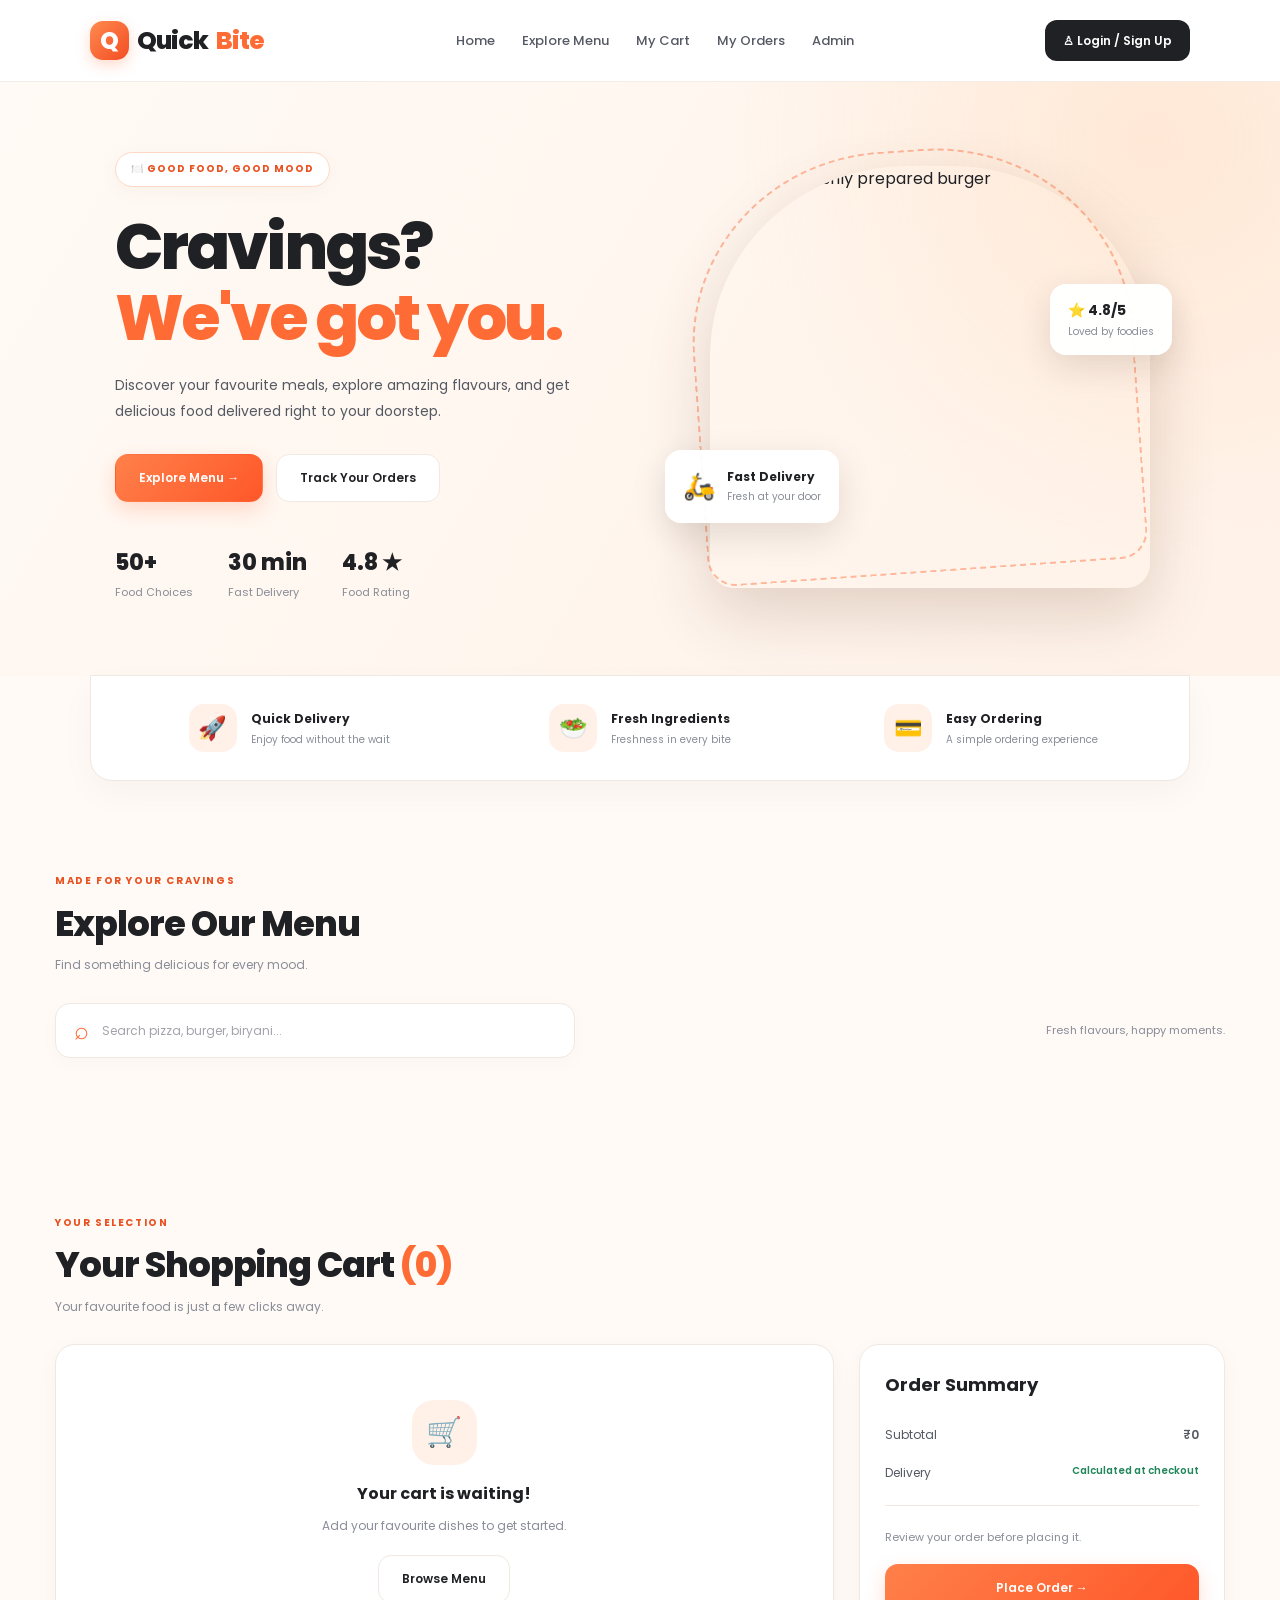
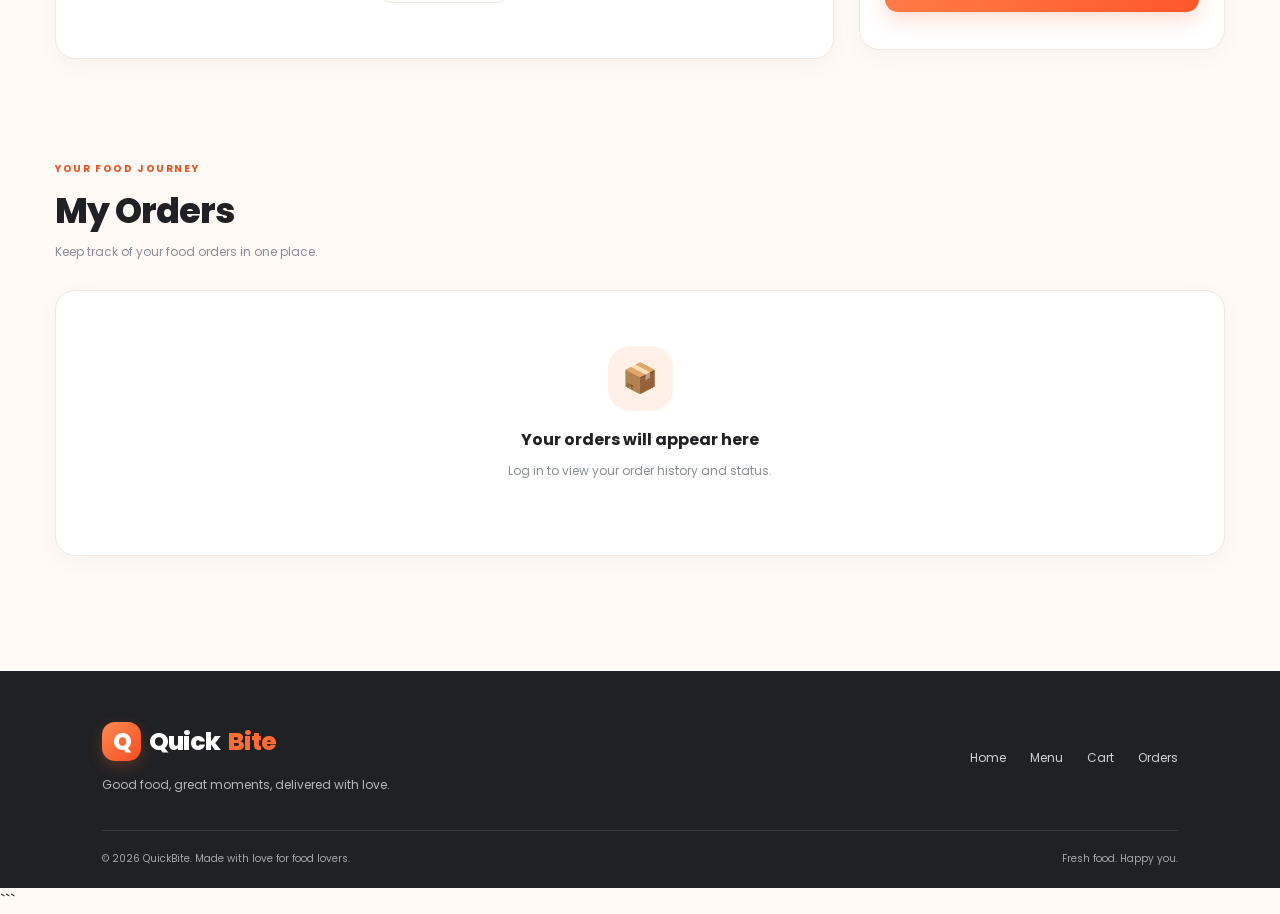
==== index.html @ 03bd5c71 "https://github.com/shayefkabir2005/QuickBite_" ====
<!DOCTYPE html>
<html lang="en">
<head>
  <meta charset="UTF-8">
  <meta name="viewport" content="width=device-width, initial-scale=1.0">

  <title>QuickBite | Delicious Food Delivered</title>
  <meta name="description" content="Order delicious food online with QuickBite.">

  <link rel="preconnect" href="https://fonts.googleapis.com">
  <link rel="preconnect" href="https://fonts.gstatic.com" crossorigin>
  <link href="https://fonts.googleapis.com/css2?family=Poppins:wght@400;500;600;700;800&display=swap" rel="stylesheet">

  <link rel="stylesheet" href="style.css">
</head>

<body>
<script type="module" src="app.js"></script>
  <!-- NAVBAR -->
  <header class="navbar">
    <a href="#" class="logo">
      <span class="logo-icon">Q</span>
      Quick<span>Bite</span>
    </a>

    <nav class="nav-links">
      <a href="#home">Home</a>
      <a href="#menu">Explore Menu</a>
      <a href="#cart">My Cart</a>
      <a href="#orders">My Orders</a>
      <a href="admin/Admin.html">Admin</a>
    </nav>

    <button id="accountBtn" class="account-btn">
      <span>♙</span> Login / Sign Up
    </button>
  </header>

  <!-- HERO SECTION -->
  <section class="hero" id="home">
    <div class="hero-content">
      <span class="hero-badge">🍽️ GOOD FOOD, GOOD MOOD</span>

      <h1>
        Cravings?<br>
        <span>We've got you.</span>
      </h1>

      <p>
        Discover your favourite meals, explore amazing flavours,
        and get delicious food delivered right to your doorstep.
      </p>

      <div class="hero-buttons">
        <a href="#menu" class="primary-btn">Explore Menu →</a>
        <a href="#orders" class="secondary-btn">Track Your Orders</a>
      </div>

      <div class="hero-stats">
        <div>
          <strong>50+</strong>
          <span>Food Choices</span>
        </div>
        <div>
          <strong>30 min</strong>
          <span>Fast Delivery</span>
        </div>
        <div>
          <strong>4.8 ★</strong>
          <span>Food Rating</span>
        </div>
      </div>
    </div>

    <div class="hero-visual">
      <div class="hero-image-wrap">
        <img
          src="https://images.unsplash.com/photo-1568901346375-23c9450c58cd?auto=format&fit=crop&w=1000&q=85"
          alt="Delicious freshly prepared burger"
        >
        <div class="floating-card delivery-card">
          <span class="floating-icon">🛵</span>
          <div>
            <strong>Fast Delivery</strong>
            <small>Fresh at your door</small>
          </div>
        </div>

        <div class="floating-card rating-card">
          <strong>⭐ 4.8/5</strong>
          <small>Loved by foodies</small>
        </div>
      </div>
    </div>
  </section>

  <!-- BENEFITS -->
  <section class="benefits">
    <div class="benefit-item">
      <span>🚀</span>
      <div>
        <strong>Quick Delivery</strong>
        <p>Enjoy food without the wait</p>
      </div>
    </div>

    <div class="benefit-item">
      <span>🥗</span>
      <div>
        <strong>Fresh Ingredients</strong>
        <p>Freshness in every bite</p>
      </div>
    </div>

    <div class="benefit-item">
      <span>💳</span>
      <div>
        <strong>Easy Ordering</strong>
        <p>A simple ordering experience</p>
      </div>
    </div>
  </section>

  <main class="main-container">

    <!-- MENU SECTION -->
    <section id="menu" class="menu-section">
      <div class="section-heading">
        <div>
          <span class="section-label">MADE FOR YOUR CRAVINGS</span>
          <h2>Explore Our Menu</h2>
          <p>Find something delicious for every mood.</p>
        </div>
      </div>

      <div class="menu-toolbar">
        <div class="search-box">
          <span>⌕</span>
          <input
            id="searchInput"
            type="search"
            placeholder="Search pizza, burger, biryani..."
            aria-label="Search food"
          >
        </div>

        <span class="menu-note">Fresh flavours, happy moments.</span>
      </div>

      <!-- Categories are generated by app.js -->
      <div id="categories" class="categories"></div>

      <!-- Food cards are generated by app.js -->
      <div id="foodList" class="food-grid"></div>
    </section>

    <!-- CART SECTION -->
    <section id="cart" class="content-section">
      <div class="section-heading">
        <div>
          <span class="section-label">YOUR SELECTION</span>
          <h2>Your Shopping Cart <span id="cartCount">(0)</span></h2>
          <p>Your favourite food is just a few clicks away.</p>
        </div>
      </div>

      <div class="cart-layout">
        <div class="cart-panel">
          <div id="cartItems">
            <div class="empty-state">
              <span>🛒</span>
              <h3>Your cart is waiting!</h3>
              <p>Add your favourite dishes to get started.</p>
              <a href="#menu" class="secondary-btn">Browse Menu</a>
            </div>
          </div>
        </div>

        <aside class="cart-summary">
          <h3>Order Summary</h3>

          <div class="summary-row">
            <span>Subtotal</span>
            <span>₹<span id="cartTotal">0</span></span>
          </div>

          <div class="summary-row">
            <span>Delivery</span>
            <span class="free-label">Calculated at checkout</span>
          </div>

          <div class="summary-divider"></div>

          <p class="summary-note">
            Review your order before placing it.
          </p>

          <button id="checkoutBtn" class="primary-btn checkout-btn">
            Place Order →
          </button>

          <p id="checkoutMessage" aria-live="polite"></p>
        </aside>
      </div>
    </section>

    <!-- ORDER HISTORY -->
    <section id="orders" class="content-section">
      <div class="section-heading">
        <div>
          <span class="section-label">YOUR FOOD JOURNEY</span>
          <h2>My Orders</h2>
          <p>Keep track of your food orders in one place.</p>
        </div>
      </div>

      <div class="orders-panel">
        <div id="orderList">
          <div class="empty-state">
            <span>📦</span>
            <h3>Your orders will appear here</h3>
            <p>Log in to view your order history and status.</p>
          </div>
        </div>
      </div>
    </section>

  </main>

  <!-- FOOTER -->
  <footer class="footer">
    <div class="footer-main">
      <div>
        <a href="#" class="logo footer-logo">
          <span class="logo-icon">Q</span>
          Quick<span>Bite</span>
        </a>
        <p>Good food, great moments, delivered with love.</p>
      </div>

      <div class="footer-links">
        <a href="#home">Home</a>
        <a href="#menu">Menu</a>
        <a href="#cart">Cart</a>
        <a href="#orders">Orders</a>
      </div>
    </div>

    <div class="footer-bottom">
      <p>© 2026 QuickBite. Made with love for food lovers.</p>
      <p>Fresh food. Happy you.</p>
    </div>
  </footer>

  <!-- LOGIN / SIGNUP DIALOG -->
  <dialog id="authDialog" class="auth-dialog">
    <div class="auth-header">
      <a href="#" class="logo">
        <span class="logo-icon">Q</span>
        Quick<span>Bite</span>
      </a>

      <button
        id="closeDialog"
        class="close-btn"
        type="button"
        aria-label="Close login dialog"
      >✕</button>
    </div>

    <div class="auth-content">
      <div class="auth-icon">🍔</div>

      <h2 id="authTitle">Welcome Back!</h2>
      <p class="auth-subtitle">
        Sign in to enjoy your favourite meals.
      </p>

      <form id="authForm">
        <label for="customerName">Full Name</label>
        <input
          id="customerName"
          type="text"
          placeholder="Enter your full name"
          autocomplete="name"
        >

        <label for="customerEmail">Email Address</label>
        <input
          id="customerEmail"
          type="email"
          required
          placeholder="you@example.com"
          autocomplete="email"
        >

        <label for="customerPassword">Password</label>
        <input
          id="customerPassword"
          type="password"
          required
          minlength="6"
          placeholder="At least 6 characters"
          autocomplete="current-password"
        >

        <button
          id="authSubmit"
          class="primary-btn auth-submit"
          type="submit"
        >Login</button>
      </form>

      <p id="authMessage" aria-live="polite"></p>

      <button id="toggleAuth" class="text-btn" type="button">
        New here? Create an account
      </button>

      <button id="logoutBtn" class="outline-btn hidden" type="button">
        Logout
      </button>
    </div>
  </dialog>

  <!-- KEEP YOUR EXISTING JAVASCRIPT FILE -->
  <script type="module" src="app.js"></script>

</body>
</html>
```
---- style.css ----
/* =========================================
   QUICKBITE — PREMIUM FOOD ORDERING UI
   Compatible with your existing HTML
========================================= */

:root {
  --primary: #ff6b35;
  --primary-dark: #e95120;
  --primary-light: #fff0e8;
  --dark: #202124;
  --text: #555963;
  --muted: #898d98;
  --background: #fffaf6;
  --surface: #ffffff;
  --border: #f0e8e1;
  --success: #21865b;
  --radius: 20px;
  --shadow: 0 12px 35px rgba(57, 35, 20, 0.07);
  --transition: 0.25s ease;
}

* {
  margin: 0;
  padding: 0;
  box-sizing: border-box;
}

html {
  scroll-behavior: smooth;
  scroll-padding-top: 100px;
}

body {
  font-family: "Poppins", sans-serif;
  background: var(--background);
  color: var(--dark);
  line-height: 1.65;
  overflow-x: hidden;
}

button,
input {
  font: inherit;
}

button,
a {
  -webkit-tap-highlight-color: transparent;
}

button {
  cursor: pointer;
}

a {
  color: inherit;
  text-decoration: none;
}

img {
  display: block;
  max-width: 100%;
}

.hidden {
  display: none !important;
}

/* NAVBAR */

.navbar {
  width: 100%;
  min-height: 82px;
  padding: 16px 7%;
  display: flex;
  align-items: center;
  justify-content: space-between;
  gap: 25px;
  background: rgba(255, 255, 255, 0.94);
  border-bottom: 1px solid rgba(240, 232, 225, 0.8);
  position: sticky;
  top: 0;
  z-index: 100;
  backdrop-filter: blur(18px);
}

.logo {
  display: inline-flex;
  align-items: center;
  gap: 8px;
  flex-shrink: 0;
  font-size: 25px;
  font-weight: 800;
  letter-spacing: -1px;
}

.logo > span:last-child {
  color: var(--primary);
}

.logo-icon {
  width: 39px;
  height: 39px;
  display: grid;
  place-items: center;
  color: white;
  background: linear-gradient(135deg, #ff8a50, #f34d23);
  border-radius: 13px;
  font-size: 24px;
  box-shadow: 0 5px 14px rgba(255, 107, 53, 0.25);
}

.nav-links {
  display: flex;
  align-items: center;
  justify-content: center;
  gap: 27px;
}

.nav-links a {
  font-size: 13px;
  font-weight: 500;
  color: #555963;
  position: relative;
  transition: color var(--transition);
}

.nav-links a::after {
  content: "";
  position: absolute;
  left: 0;
  bottom: -7px;
  width: 0;
  height: 2px;
  border-radius: 5px;
  background: var(--primary);
  transition: width var(--transition);
}

.nav-links a:hover {
  color: var(--primary);
}

.nav-links a:hover::after {
  width: 100%;
}

.account-btn {
  padding: 11px 18px;
  color: white;
  background: var(--dark);
  border: none;
  border-radius: 12px;
  font-size: 12px;
  font-weight: 600;
  white-space: nowrap;
  transition: var(--transition);
}

.account-btn:hover {
  background: var(--primary);
  transform: translateY(-2px);
  box-shadow: 0 7px 18px rgba(255, 107, 53, 0.2);
}

/* HERO SECTION */

.hero {
  min-height: 550px;
  padding: 70px 9% 75px;
  display: grid;
  grid-template-columns: 1.05fr 0.95fr;
  align-items: center;
  gap: 60px;
  background:
    radial-gradient(
      circle at 90% 10%,
      rgba(255, 190, 137, 0.22),
      transparent 33%
    ),
    linear-gradient(120deg, #fffaf5, #fff2e8);
  overflow: hidden;
}

.hero-content {
  max-width: 600px;
  animation: fadeUp 0.7s ease both;
}

.hero-badge {
  display: inline-flex;
  align-items: center;
  padding: 8px 15px;
  border: 1px solid #ffd7c2;
  border-radius: 50px;
  color: var(--primary-dark);
  background: white;
  font-size: 10px;
  font-weight: 700;
  letter-spacing: 1px;
  box-shadow: 0 5px 20px rgba(100, 60, 30, 0.04);
}

.hero h1 {
  margin: 24px 0 18px;
  font-size: clamp(42px, 5vw, 68px);
  font-weight: 800;
  letter-spacing: -3px;
  line-height: 1.12;
}

.hero h1 span {
  color: var(--primary);
}

.hero-content > p {
  max-width: 480px;
  margin-bottom: 29px;
  color: var(--text);
  font-size: 14px;
  line-height: 1.9;
}

.hero-buttons {
  display: flex;
  flex-wrap: wrap;
  align-items: center;
  gap: 13px;
}

.primary-btn,
.secondary-btn,
.outline-btn {
  min-height: 48px;
  padding: 13px 23px;
  display: inline-flex;
  align-items: center;
  justify-content: center;
  gap: 8px;
  border-radius: 13px;
  font-size: 12px;
  font-weight: 600;
  text-align: center;
  transition: var(--transition);
}

.primary-btn {
  color: white;
  background: linear-gradient(135deg, #ff804a, #ff5729);
  border: 1px solid transparent;
  box-shadow: 0 8px 20px rgba(255, 107, 53, 0.22);
}

.primary-btn:hover {
  background: var(--primary-dark);
  transform: translateY(-3px);
  box-shadow: 0 12px 25px rgba(255, 107, 53, 0.28);
}

.secondary-btn,
.outline-btn {
  color: var(--dark);
  background: white;
  border: 1px solid var(--border);
}

.secondary-btn:hover,
.outline-btn:hover {
  color: var(--primary-dark);
  border-color: var(--primary);
  transform: translateY(-2px);
}

.hero-stats {
  display: flex;
  flex-wrap: wrap;
  gap: 35px;
  margin-top: 43px;
}

.hero-stats > div {
  display: flex;
  flex-direction: column;
  gap: 2px;
}

.hero-stats strong {
  font-size: 22px;
  font-weight: 800;
}

.hero-stats span {
  color: var(--muted);
  font-size: 11px;
}

.hero-visual {
  min-width: 0;
  display: flex;
  justify-content: center;
  animation: fadeUp 0.9s ease both;
}

.hero-image-wrap {
  position: relative;
  width: min(100%, 440px);
  aspect-ratio: 1 / 0.96;
  border-radius: 45% 45% 24px 24px;
}

.hero-image-wrap::before {
  content: "";
  position: absolute;
  inset: -16px 15px 15px -16px;
  border: 2px dashed rgba(255, 107, 53, 0.45);
  border-radius: 45% 45% 28px 28px;
  transform: rotate(-4deg);
}

.hero-image-wrap > img {
  position: relative;
  z-index: 1;
  width: 100%;
  height: 100%;
  object-fit: cover;
  border-radius: 45% 45% 24px 24px;
  box-shadow: 0 25px 65px rgba(95, 50, 20, 0.19);
}

.floating-card {
  position: absolute;
  z-index: 2;
  display: flex;
  align-items: center;
  gap: 12px;
  padding: 14px 17px;
  background: rgba(255, 255, 255, 0.96);
  border: 1px solid rgba(255, 255, 255, 0.8);
  border-radius: 16px;
  box-shadow: 0 12px 35px rgba(50, 30, 15, 0.13);
  animation: float 4s ease-in-out infinite;
}

.floating-card strong,
.floating-card small {
  display: block;
}

.floating-card strong {
  font-size: 12px;
}

.floating-card small {
  margin-top: 2px;
  color: var(--muted);
  font-size: 10px;
}

.floating-icon {
  font-size: 26px;
}

.delivery-card {
  left: -45px;
  bottom: 65px;
}

.rating-card {
  right: -22px;
  top: 28%;
  display: block;
  animation-delay: 0.5s;
}

.rating-card strong {
  font-size: 14px;
}

/* BENEFITS */

.benefits {
  max-width: 1100px;
  margin: -1px auto 0;
  padding: 28px 35px;
  display: grid;
  grid-template-columns: repeat(3, 1fr);
  gap: 25px;
  background: white;
  border: 1px solid var(--border);
  border-radius: 0 0 22px 22px;
  box-shadow: 0 12px 35px rgba(57, 35, 20, 0.035);
}

.benefit-item {
  display: flex;
  align-items: center;
  justify-content: center;
  gap: 14px;
}

.benefit-item > span {
  width: 48px;
  height: 48px;
  display: grid;
  place-items: center;
  flex-shrink: 0;
  background: var(--primary-light);
  border-radius: 15px;
  font-size: 23px;
}

.benefit-item strong {
  display: block;
  font-size: 12px;
  font-weight: 700;
}

.benefit-item p {
  margin-top: 3px;
  color: var(--muted);
  font-size: 10px;
}

/* MAIN CONTAINER */

.main-container {
  max-width: 1240px;
  margin: 0 auto;
  padding: 85px 35px;
}

.menu-section,
.content-section {
  scroll-margin-top: 100px;
}

.section-heading {
  display: flex;
  align-items: center;
  justify-content: space-between;
  gap: 20px;
  margin-bottom: 28px;
}

.section-label {
  color: var(--primary-dark);
  font-size: 10px;
  font-weight: 700;
  letter-spacing: 1.6px;
}

.section-heading h2 {
  margin-top: 7px;
  font-size: clamp(25px, 3vw, 35px);
  font-weight: 800;
  letter-spacing: -1px;
  line-height: 1.35;
}

.section-heading h2 span {
  color: var(--primary);
}

.section-heading p {
  margin-top: 8px;
  color: var(--muted);
  font-size: 12px;
}

/* SEARCH BAR */

.menu-toolbar {
  margin: 28px 0 23px;
  display: flex;
  align-items: center;
  justify-content: space-between;
  gap: 18px;
}

.search-box {
  width: min(100%, 520px);
  min-height: 55px;
  padding: 0 18px;
  display: flex;
  align-items: center;
  gap: 13px;
  background: white;
  border: 1px solid var(--border);
  border-radius: 15px;
  box-shadow: 0 5px 20px rgba(57, 35, 20, 0.025);
  transition: var(--transition);
}

.search-box:focus-within {
  border-color: var(--primary);
  box-shadow: 0 0 0 4px rgba(255, 107, 53, 0.09);
}

.search-box > span {
  color: var(--primary);
  font-size: 25px;
  line-height: 1;
}

.search-box input {
  width: 100%;
  min-width: 0;
  padding: 10px 0;
  color: var(--dark);
  background: transparent;
  border: none;
  outline: none;
  font-size: 12px;
}

.search-box input::placeholder {
  color: #a3a4ab;
}

.menu-note {
  color: var(--muted);
  font-size: 11px;
}

/* CATEGORIES */

.categories {
  margin: 25px 0 30px;
  display: flex;
  flex-wrap: wrap;
  gap: 11px;
}

/* Supports common category class names.
   Your JavaScript can keep its own active class. */

.categories button,
.categories a,
.category-btn,
.category-button {
  padding: 10px 19px;
  color: #66616a;
  background: white;
  border: 1px solid var(--border);
  border-radius: 50px;
  font-size: 11px;
  font-weight: 600;
  white-space: nowrap;
  transition: var(--transition);
}

.categories button:hover,
.categories a:hover,
.category-btn:hover,
.category-button:hover,
.categories button.active,
.category-btn.active,
.category-button.active,
.categories button.selected {
  color: white;
  background: var(--primary);
  border-color: var(--primary);
  box-shadow: 0 5px 15px rgba(255, 107, 53, 0.16);
}

/* FOOD GRID */

.food-grid {
  display: grid;
  grid-template-columns: repeat(3, minmax(0, 1fr));
  gap: 25px;
  align-items: stretch;
}

/* Common generated food-card class names */

.food-card,
.food-item,
.menu-card {
  min-width: 0;
  overflow: hidden;
  background: white;
  border: 1px solid var(--border);
  border-radius: var(--radius);
  box-shadow: 0 6px 25px rgba(50, 30, 15, 0.035);
  transition: transform var(--transition),
              box-shadow var(--transition),
              border-color var(--transition);
}

.food-card:hover,
.food-item:hover,
.menu-card:hover {
  transform: translateY(-7px);
  border-color: #ffcfb9;
  box-shadow: var(--shadow);
}

.food-card img,
.food-item img,
.menu-card img {
  width: 100%;
  height: 220px;
  object-fit: cover;
  transition: transform 0.45s ease;
}

.food-image-placeholder {
  width: 100%;
  height: 220px;
  display: grid;
  place-items: center;
  background: #fff0e8;
  font-size: 64px;
}

.food-card:hover img,
.food-item:hover img,
.menu-card:hover img {
  transform: scale(1.045);
}

.food-card .food-info,
.food-item .food-info,
.menu-card .food-info {
  padding: 19px;
}

.food-card h3,
.food-item h3,
.menu-card h3 {
  margin-bottom: 7px;
  font-size: 16px;
  font-weight: 700;
}

.food-card p,
.food-item p,
.menu-card p {
  color: var(--muted);
  font-size: 11px;
  line-height: 1.8;
}

.food-card button,
.food-item button,
.menu-card button {
  transition: var(--transition);
}

/* Support food cards built with different HTML structures */

.food-card .food-price,
.food-item .food-price,
.menu-card .food-price {
  color: var(--primary-dark);
  font-size: 18px;
  font-weight: 800;
}

.food-card .add-btn,
.food-item .add-btn,
.menu-card .add-btn,
.food-card button,
.food-item button,
.menu-card button {
  border-radius: 10px;
}

.food-card .add-btn,
.food-item .add-btn,
.menu-card .add-btn {
  padding: 10px 15px;
  color: white;
  background: var(--primary);
  border: none;
  font-size: 11px;
  font-weight: 600;
}

.food-card .add-btn:hover,
.food-item .add-btn:hover,
.menu-card .add-btn:hover {
  background: var(--primary-dark);
  transform: translateY(-2px);
}

/* CART AND ORDERS */

.content-section {
  margin-top: 95px;
}

.cart-layout {
  display: grid;
  grid-template-columns: minmax(0, 1.7fr) minmax(270px, 0.8fr);
  align-items: start;
  gap: 25px;
}

.cart-panel,
.cart-summary,
.orders-panel {
  padding: 25px;
  background: white;
  border: 1px solid var(--border);
  border-radius: var(--radius);
  box-shadow: 0 6px 25px rgba(50, 30, 15, 0.035);
}

.cart-summary {
  position: sticky;
  top: 105px;
}

.cart-summary h3 {
  margin-bottom: 25px;
  font-size: 18px;
  font-weight: 700;
}

.summary-row {
  margin: 18px 0;
  display: flex;
  align-items: flex-start;
  justify-content: space-between;
  gap: 12px;
  color: var(--text);
  font-size: 12px;
}

.summary-row > span:last-child {
  text-align: right;
  font-weight: 600;
}

.free-label {
  color: var(--success);
  font-size: 10px;
}

.summary-divider {
  height: 1px;
  margin: 22px 0;
  background: var(--border);
}

.summary-note {
  margin-bottom: 18px;
  color: var(--muted);
  font-size: 11px;
}

.checkout-btn {
  width: 100%;
  border: none;
}

#checkoutMessage,
#authMessage {
  margin-top: 12px;
  font-size: 12px;
}

/* EMPTY STATES */

.empty-state {
  min-height: 210px;
  padding: 30px 15px;
  display: flex;
  flex-direction: column;
  align-items: center;
  justify-content: center;
  text-align: center;
}

.empty-state > span {
  width: 65px;
  height: 65px;
  margin-bottom: 16px;
  display: grid;
  place-items: center;
  background: var(--primary-light);
  border-radius: 22px;
  font-size: 29px;
}

.empty-state h3 {
  font-size: 16px;
  font-weight: 700;
}

.empty-state p {
  margin: 8px 0 19px;
  color: var(--muted);
  font-size: 12px;
}

/* COMMON CART ITEM SUPPORT */

#cartItems > * + *,
#orderList > * + * {
  margin-top: 15px;
}

.cart-item,
.order-item,
.cart-row {
  padding: 16px;
  display: flex;
  align-items: center;
  gap: 15px;
  background: #fffdfb;
  border: 1px solid var(--border);
  border-radius: 14px;
}

.cart-item img,
.cart-row img,
.order-item img {
  width: 75px;
  height: 75px;
  flex-shrink: 0;
  object-fit: cover;
  border-radius: 12px;
}

/* FOOTER */

.footer {
  margin-top: 30px;
  padding: 50px 8% 20px;
  color: white;
  background: #202124;
}

.footer-main {
  display: flex;
  justify-content: space-between;
  align-items: center;
  gap: 35px;
  padding-bottom: 35px;
}

.footer-logo {
  color: white;
}

.footer-main > div:first-child > p {
  margin-top: 13px;
  color: #b6b6bc;
  font-size: 12px;
}

.footer-links {
  display: flex;
  flex-wrap: wrap;
  gap: 24px;
}

.footer-links a {
  color: #d2d2d6;
  font-size: 12px;
  transition: color var(--transition);
}

.footer-links a:hover {
  color: #ff956e;
}

.footer-bottom {
  padding-top: 20px;
  display: flex;
  align-items: center;
  justify-content: space-between;
  gap: 15px;
  border-top: 1px solid #38383d;
}

.footer-bottom p {
  color: #a7a7ae;
  font-size: 10px;
}

/* LOGIN / SIGNUP DIALOG */

.auth-dialog {
  width: min(92%, 450px);
  max-width: 450px;
  max-height: 90vh;
  margin: auto;
  padding: 0;
  overflow-y: auto;
  color: var(--dark);
  background: white;
  border: 1px solid rgba(240, 232, 225, 0.9);
  border-radius: 25px;
  box-shadow: 0 30px 100px rgba(0, 0, 0, 0.25);
}

.auth-dialog::backdrop {
  background: rgba(24, 22, 22, 0.58);
  backdrop-filter: blur(5px);
}

.auth-header {
  padding: 22px 25px;
  display: flex;
  align-items: center;
  justify-content: space-between;
  border-bottom: 1px solid var(--border);
}

.auth-header .logo {
  font-size: 21px;
}

.auth-header .logo-icon {
  width: 34px;
  height: 34px;
  font-size: 20px;
}

.close-btn {
  width: 35px;
  height: 35px;
  display: grid;
  place-items: center;
  color: #6a6a72;
  background: #f7f5f3;
  border: none;
  border-radius: 50%;
  transition: var(--transition);
}

.close-btn:hover {
  color: white;
  background: var(--primary);
  transform: rotate(90deg);
}

.auth-content {
  padding: 30px;
}

.auth-icon {
  width: 65px;
  height: 65px;
  margin: 0 auto 17px;
  display: grid;
  place-items: center;
  background: var(--primary-light);
  border-radius: 21px;
  font-size: 31px;
}

.auth-content > h2 {
  font-size: 25px;
  font-weight: 800;
  text-align: center;
}

.auth-subtitle {
  margin: 7px 0 25px;
  color: var(--muted);
  font-size: 11px;
  text-align: center;
}

.auth-content form {
  display: flex;
  flex-direction: column;
}

.auth-content label {
  margin: 13px 0 7px;
  font-size: 11px;
  font-weight: 600;
}

.auth-content input {
  width: 100%;
  min-height: 47px;
  padding: 12px 14px;
  color: var(--dark);
  background: #fffdfb;
  border: 1px solid var(--border);
  border-radius: 11px;
  outline: none;
  font-size: 12px;
  transition: var(--transition);
}

.auth-content input:focus {
  background: white;
  border-color: var(--primary);
  box-shadow: 0 0 0 3px rgba(255, 107, 53, 0.09);
}

.auth-submit {
  width: 100%;
  margin-top: 24px;
  border: none;
}

.text-btn {
  width: 100%;
  margin-top: 17px;
  padding: 8px;
  color: var(--primary-dark);
  background: transparent;
  border: none;
  font-size: 11px;
  font-weight: 600;
}

.text-btn:hover {
  text-decoration: underline;
}

.auth-content .outline-btn {
  width: 100%;
  margin-top: 12px;
}

/* ANIMATIONS */

@keyframes fadeUp {
  from {
    opacity: 0;
    transform: translateY(18px);
  }

  to {
    opacity: 1;
    transform: translateY(0);
  }
}

@keyframes float {
  0%, 100% {
    transform: translateY(0);
  }

  50% {
    transform: translateY(-8px);
  }
}

/* TABLET */

@media (max-width: 1050px) {
  .navbar {
    padding: 15px 4%;
    gap: 15px;
  }

  .nav-links {
    gap: 15px;
  }

  .nav-links a {
    font-size: 11px;
  }

  .logo {
    font-size: 22px;
  }

  .hero {
    padding: 60px 6%;
    gap: 35px;
  }

  .benefits {
    margin-right: 20px;
    margin-left: 20px;
  }

  .food-grid {
    grid-template-columns: repeat(2, minmax(0, 1fr));
  }

  .main-container {
    padding-right: 25px;
    padding-left: 25px;
  }
}

/* MOBILE NAVIGATION */

@media (max-width: 760px) {
  .navbar {
    min-height: auto;
    padding: 14px 5%;
    flex-wrap: wrap;
    gap: 12px;
  }

  .logo {
    font-size: 22px;
  }

  .account-btn {
    padding: 10px 12px;
    font-size: 10px;
  }

  .nav-links {
    width: 100%;
    padding: 5px 0 2px;
    justify-content: flex-start;
    gap: 20px;
    overflow-x: auto;
    scrollbar-width: none;
  }

  .nav-links::-webkit-scrollbar {
    display: none;
  }

  .nav-links a {
    flex-shrink: 0;
    font-size: 11px;
  }

  .hero {
    padding: 48px 6% 55px;
    grid-template-columns: 1fr;
    gap: 50px;
  }

  .hero-content {
    max-width: 600px;
  }

  .hero h1 {
    font-size: clamp(42px, 10vw, 60px);
    letter-spacing: -2px;
  }

  .hero-content > p {
    font-size: 13px;
  }

  .hero-visual {
    padding: 0 18px;
  }

  .hero-image-wrap {
    width: min(100%, 390px);
  }

  .delivery-card {
    left: -12px;
    bottom: 40px;
  }

  .rating-card {
    right: -12px;
  }

  .benefits {
    grid-template-columns: 1fr;
    gap: 20px;
    padding: 25px;
  }

  .benefit-item {
    justify-content: flex-start;
  }

  .main-container {
    padding: 60px 5%;
  }

  .menu-toolbar {
    align-items: flex-start;
    flex-direction: column;
  }

  .search-box {
    width: 100%;
  }

  .menu-note {
    font-size: 10px;
  }

  .content-section {
    margin-top: 65px;
  }

  .cart-layout {
    grid-template-columns: 1fr;
  }

  .cart-summary {
    position: static;
  }

  .footer-main,
  .footer-bottom {
    align-items: flex-start;
    flex-direction: column;
  }

  .footer-links {
    gap: 20px;
  }
}

/* SMALL MOBILE */

@media (max-width: 480px) {
  .account-btn {
    padding: 9px 10px;
  }

  .hero {
    padding-top: 38px;
  }

  .hero h1 {
    font-size: 43px;
  }

  .hero-stats {
    gap: 22px;
  }

  .hero-stats strong {
    font-size: 19px;
  }

  .hero-stats span {
    font-size: 9px;
  }

  .floating-card {
    padding: 10px 12px;
    gap: 8px;
  }

  .floating-card strong {
    font-size: 10px;
  }

  .floating-card small {
    font-size: 9px;
  }

  .floating-icon {
    font-size: 21px;
  }

  .food-grid {
    grid-template-columns: 1fr;
    gap: 20px;
  }

  .food-card img,
  .food-item img,
  .menu-card img {
    height: 230px;
  }

  .food-image-placeholder {
    height: 230px;
  }

  .cart-panel,
  .cart-summary,
  .orders-panel {
    padding: 17px;
  }

  .auth-content {
    padding: 22px;
  }

  .footer {
    padding: 38px 6% 18px;
  }
}

/* ACCESSIBILITY */

:focus-visible {
  outline: 3px solid rgba(255, 107, 53, 0.55);
  outline-offset: 3px;
}

@media (prefers-reduced-motion: reduce) {
  *,
  *::before,
  *::after {
    scroll-behavior: auto !important;
    animation-duration: 0.01ms !important;
    animation-iteration-count: 1 !important;
    transition-duration: 0.01ms !important;
  }
}
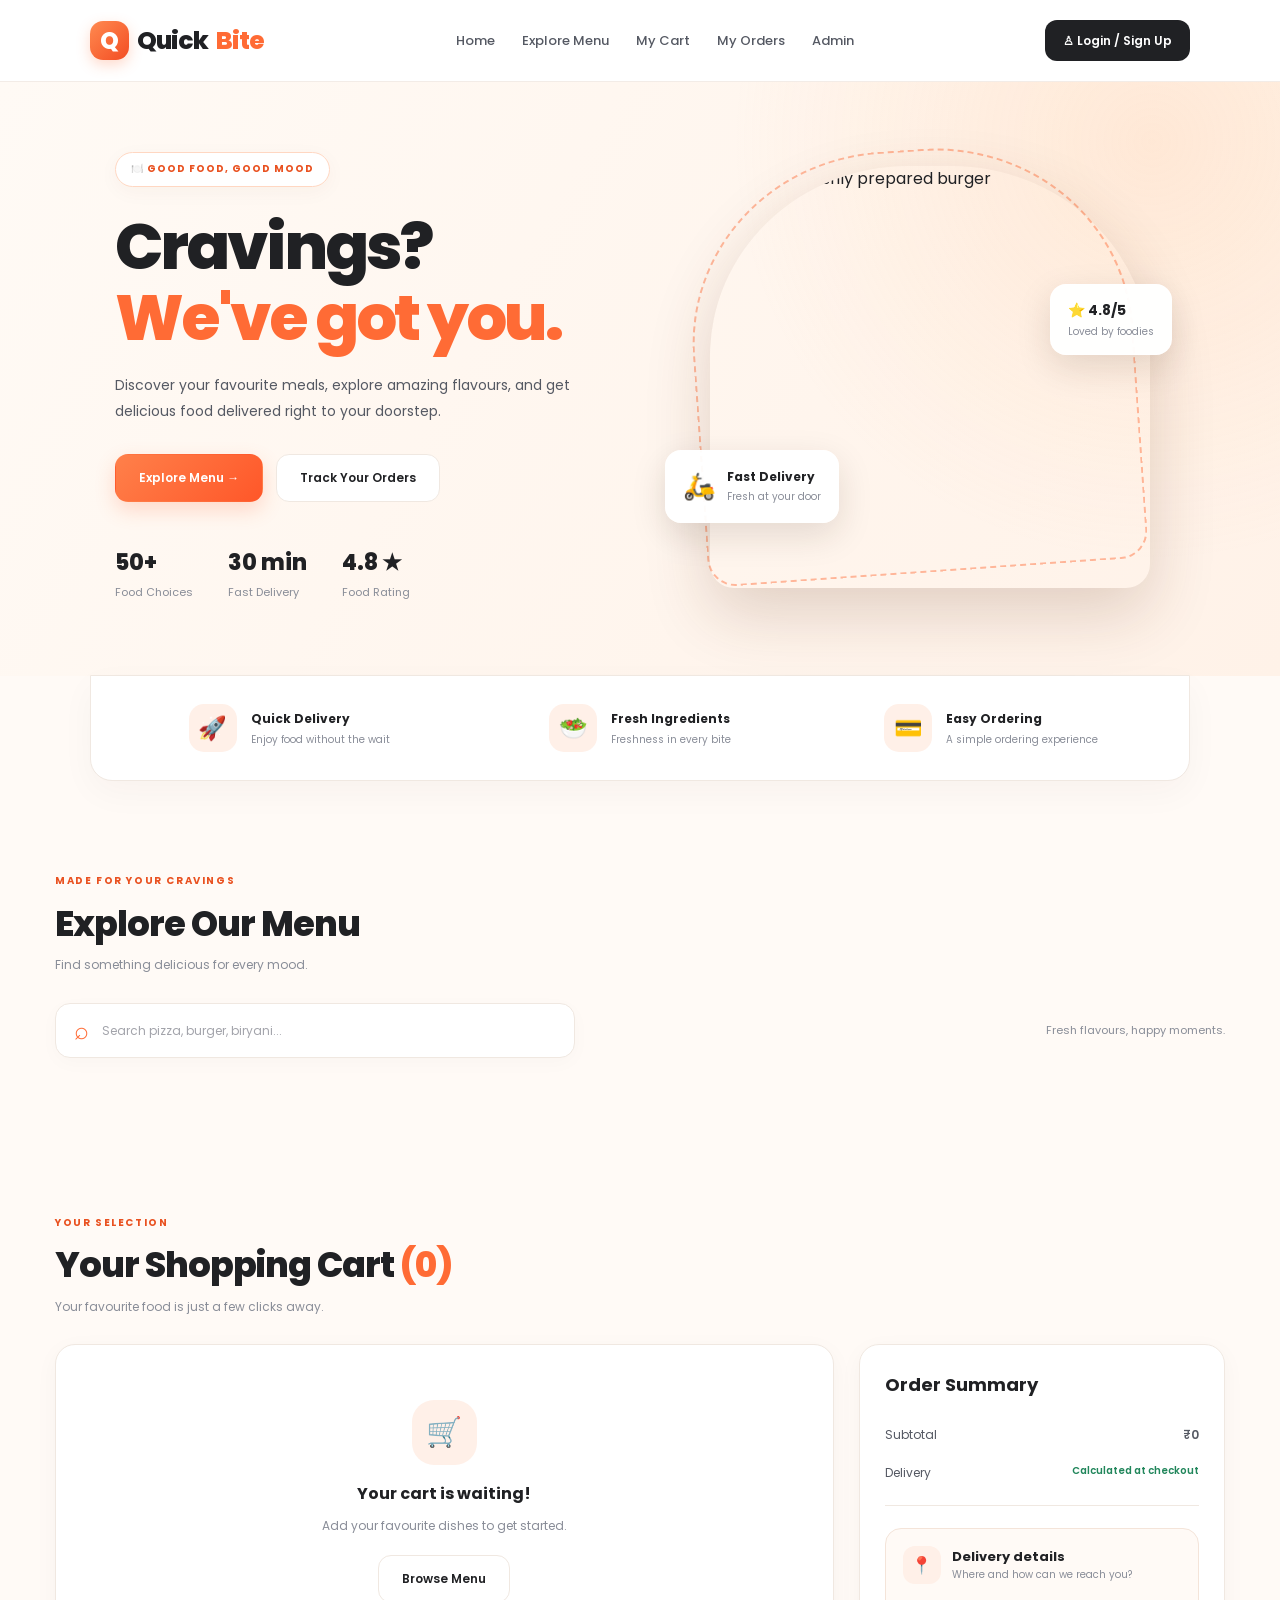
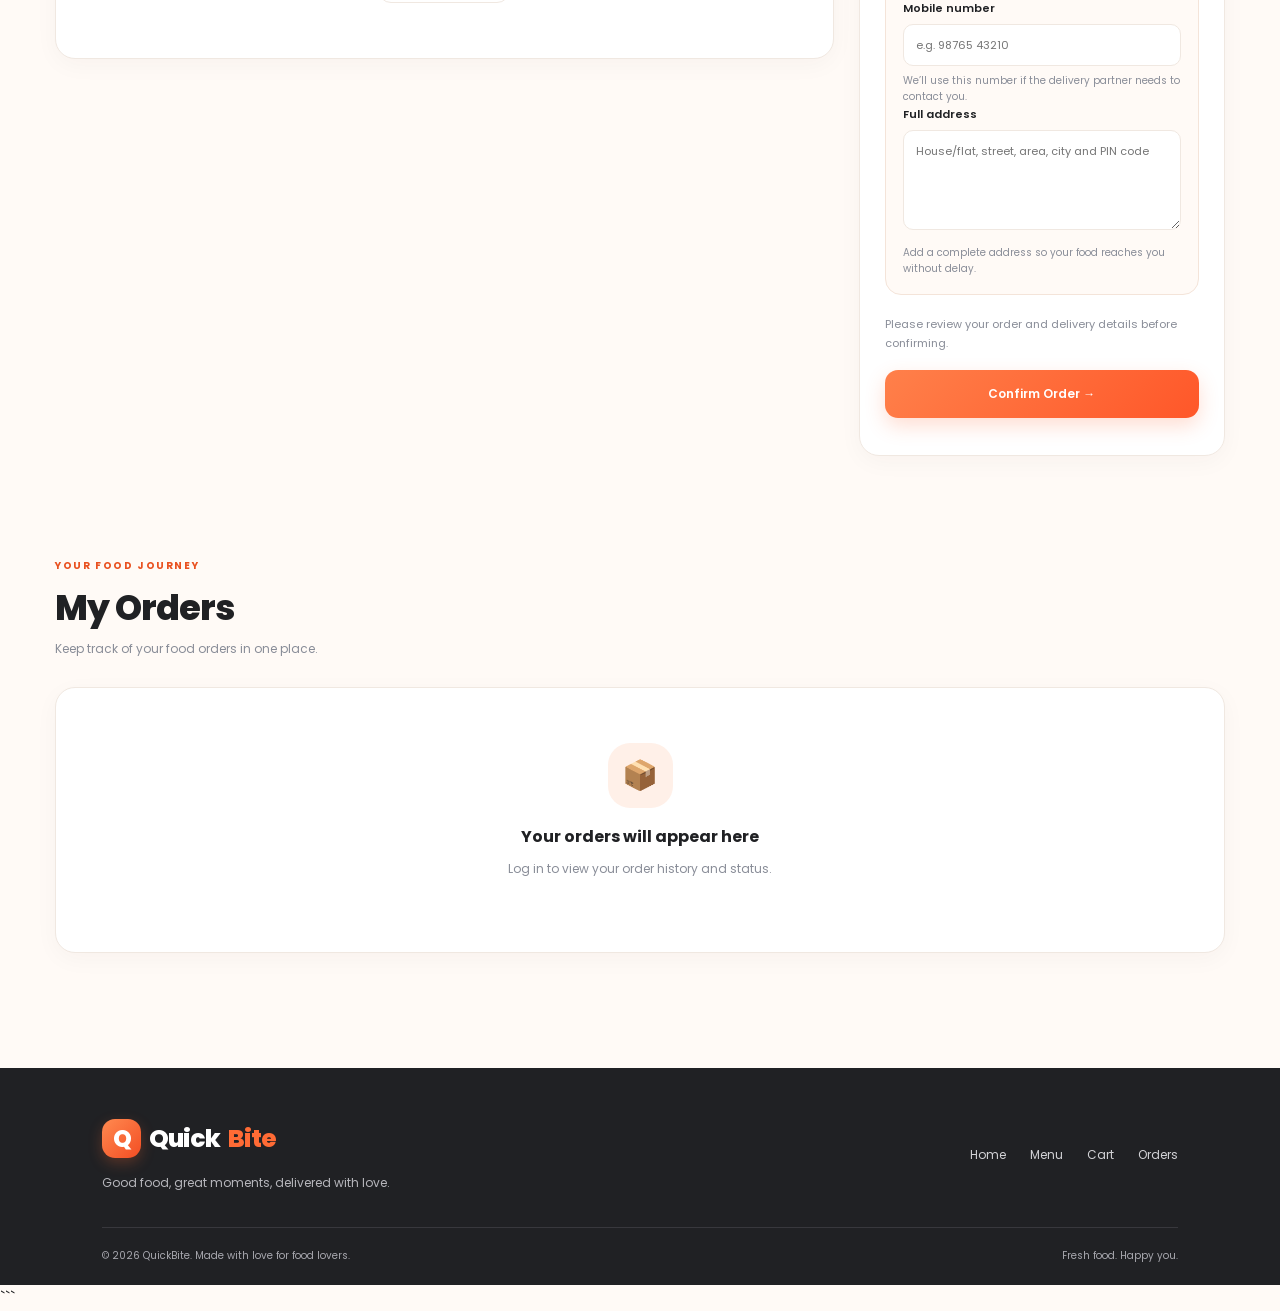
==== commit 33ab4656: "this is my commit" ====
--- a/index.html
+++ b/index.html
@@ -192,12 +192,45 @@
 
           <div class="summary-divider"></div>
 
+          <section class="delivery-address-section" aria-labelledby="deliveryAddressTitle">
+            <div class="delivery-address-heading">
+              <span class="delivery-address-icon" aria-hidden="true">📍</span>
+              <div>
+                <h4 id="deliveryAddressTitle">Delivery details</h4>
+                <p>Where and how can we reach you?</p>
+              </div>
+            </div>
+            <label for="deliveryPhone">Mobile number</label>
+            <input
+              id="deliveryPhone"
+              name="deliveryPhone"
+              type="tel"
+              required
+              maxlength="18"
+              placeholder="e.g. 98765 43210"
+              autocomplete="tel"
+              inputmode="tel"
+            >
+            <p class="delivery-address-hint">We’ll use this number if the delivery partner needs to contact you.</p>
+            <label for="deliveryAddress">Full address</label>
+            <textarea
+              id="deliveryAddress"
+              name="deliveryAddress"
+              rows="4"
+              required
+              maxlength="500"
+              placeholder="House/flat, street, area, city and PIN code"
+              autocomplete="street-address"
+            ></textarea>
+            <p class="delivery-address-hint">Add a complete address so your food reaches you without delay.</p>
+          </section>
+
           <p class="summary-note">
-            Review your order before placing it.
+            Please review your order and delivery details before confirming.
           </p>
 
           <button id="checkoutBtn" class="primary-btn checkout-btn">
-            Place Order →
+            Confirm Order →
           </button>
 
           <p id="checkoutMessage" aria-live="polite"></p>
--- a/style.css
+++ b/style.css
@@ -686,6 +686,48 @@
   transform: translateY(-2px);
 }
 
+.food-card.item-added {
+  animation: food-card-added 0.55s ease-out;
+}
+
+.food-card .add-btn.just-added {
+  color: white;
+  background: #23956a;
+  box-shadow: 0 5px 15px rgba(35, 149, 106, 0.25);
+  animation: add-button-confirm 0.35s ease-out;
+}
+
+.cart-count-pulse {
+  display: inline-block;
+  animation: cart-count-pulse 0.55s ease-out;
+}
+
+@keyframes food-card-added {
+  0% { box-shadow: 0 0 0 0 rgba(35, 149, 106, 0.4); }
+  55% { box-shadow: 0 0 0 7px rgba(35, 149, 106, 0.12); }
+  100% { box-shadow: var(--shadow); }
+}
+
+@keyframes add-button-confirm {
+  0% { transform: scale(0.92); }
+  70% { transform: scale(1.06); }
+  100% { transform: scale(1); }
+}
+
+@keyframes cart-count-pulse {
+  0% { transform: scale(1); }
+  45% { color: var(--primary-dark); transform: scale(1.3); }
+  100% { transform: scale(1); }
+}
+
+@media (prefers-reduced-motion: reduce) {
+  .food-card.item-added,
+  .food-card .add-btn.just-added,
+  .cart-count-pulse {
+    animation: none;
+  }
+}
+
 /* CART AND ORDERS */
 
 .content-section {
@@ -744,6 +786,86 @@
   height: 1px;
   margin: 22px 0;
   background: var(--border);
+}
+
+.delivery-address-section {
+  margin: 0 0 20px;
+  padding: 17px;
+  background: #fffaf6;
+  border: 1px solid #f4e4d9;
+  border-radius: 16px;
+}
+
+.delivery-address-heading {
+  display: flex;
+  align-items: center;
+  gap: 11px;
+  margin-bottom: 15px;
+}
+
+.delivery-address-icon {
+  width: 38px;
+  height: 38px;
+  flex: 0 0 38px;
+  display: grid;
+  place-items: center;
+  background: var(--primary-light);
+  border-radius: 12px;
+  font-size: 17px;
+}
+
+.delivery-address-heading h4 {
+  font-size: 13px;
+  font-weight: 700;
+}
+
+.delivery-address-heading p,
+.delivery-address-hint {
+  color: var(--muted);
+  font-size: 10px;
+  line-height: 1.6;
+}
+
+.delivery-address-section label {
+  display: block;
+  margin-bottom: 7px;
+  font-size: 11px;
+  font-weight: 600;
+}
+
+.delivery-address-section input,
+.delivery-address-section textarea {
+  width: 100%;
+  padding: 11px 12px;
+  color: var(--dark);
+  background: white;
+  border: 1px solid var(--border);
+  border-radius: 10px;
+  outline: none;
+  resize: vertical;
+  font: inherit;
+  font-size: 11px;
+  transition: var(--transition);
+}
+
+.delivery-address-section textarea {
+  min-height: 100px;
+  resize: vertical;
+}
+
+.delivery-address-section input:focus,
+.delivery-address-section textarea:focus {
+  border-color: var(--primary);
+  box-shadow: 0 0 0 3px rgba(255, 107, 53, 0.1);
+}
+
+.delivery-address-section input[aria-invalid="true"],
+.delivery-address-section textarea[aria-invalid="true"] {
+  border-color: #d93025;
+}
+
+.delivery-address-hint {
+  margin-top: 7px;
 }
 
 .summary-note {
@@ -998,6 +1120,17 @@
   box-shadow: 0 0 0 3px rgba(255, 107, 53, 0.09);
 }
 
+.order-delivery-address {
+  margin-top: 12px;
+  color: var(--muted);
+  font-size: 12px;
+  overflow-wrap: anywhere;
+}
+
+.order-delivery-address strong {
+  color: var(--dark);
+}
+
 .auth-submit {
   width: 100%;
   margin-top: 24px;
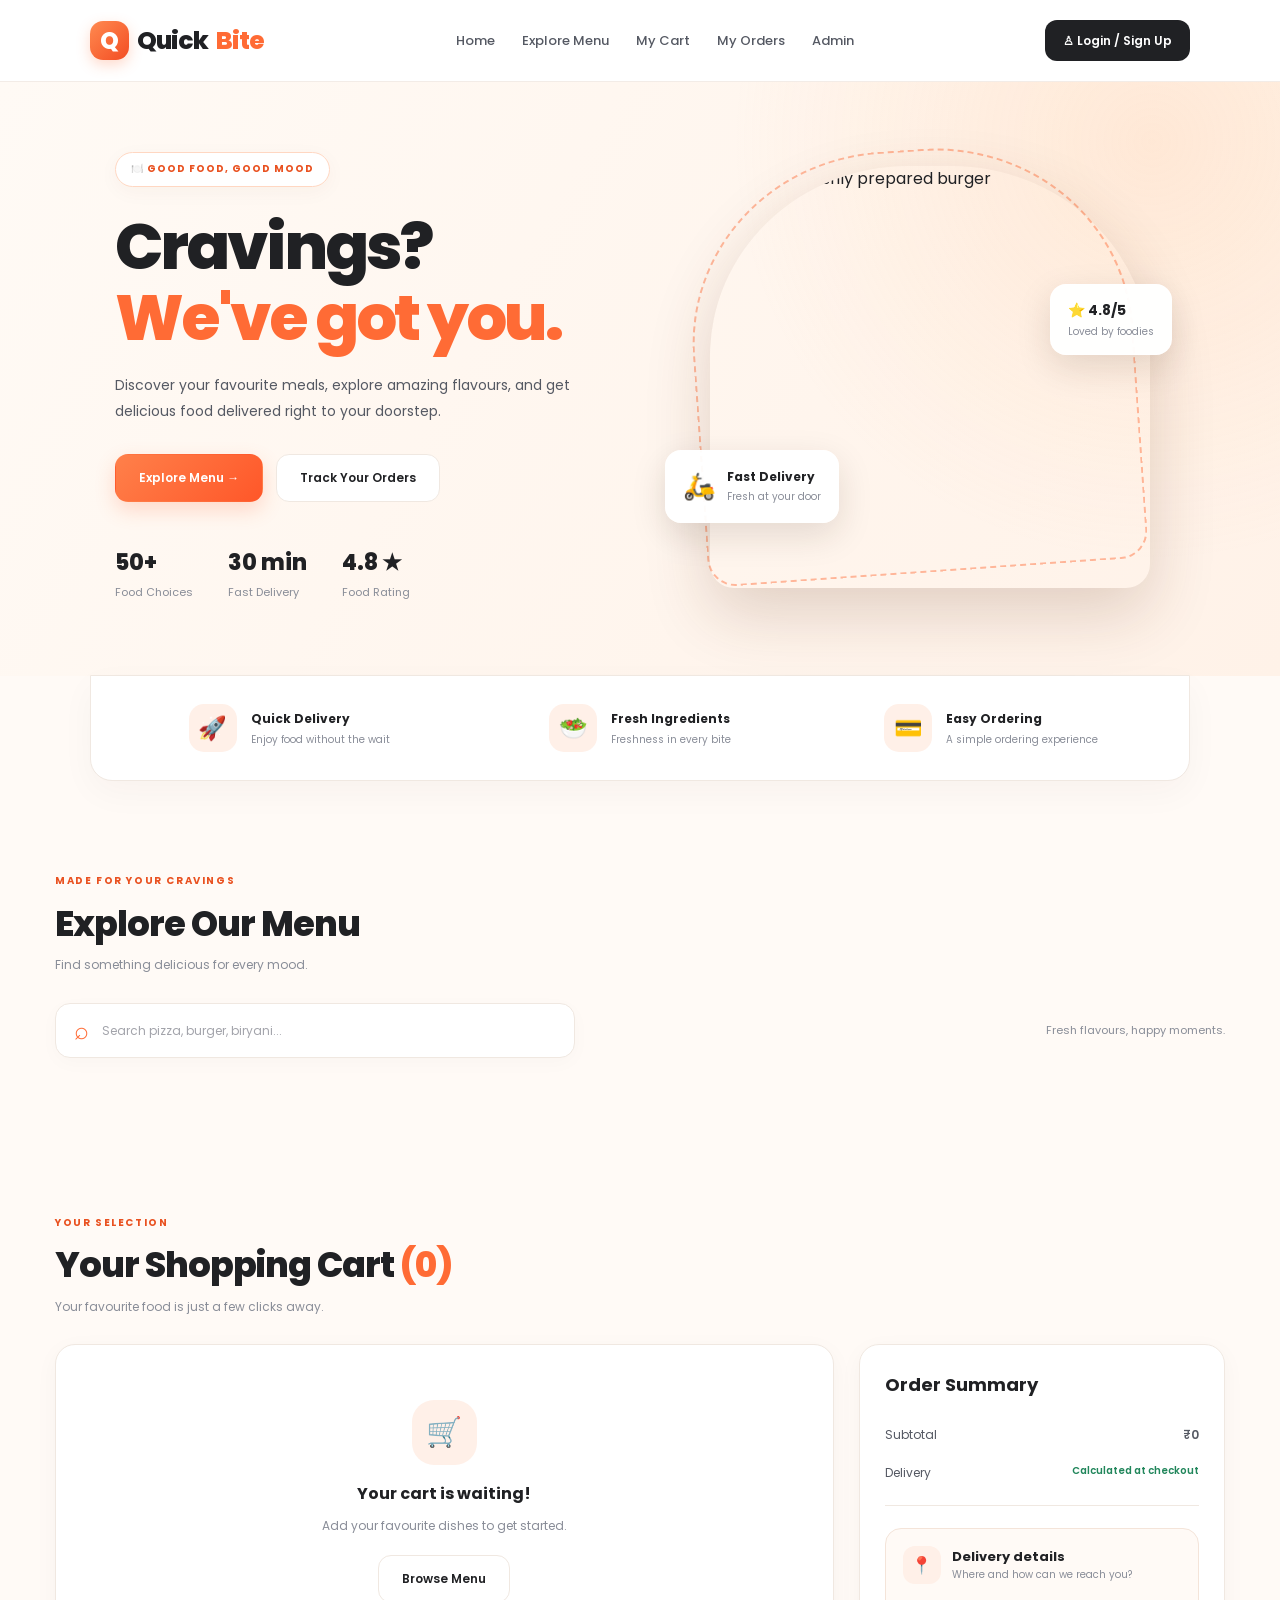
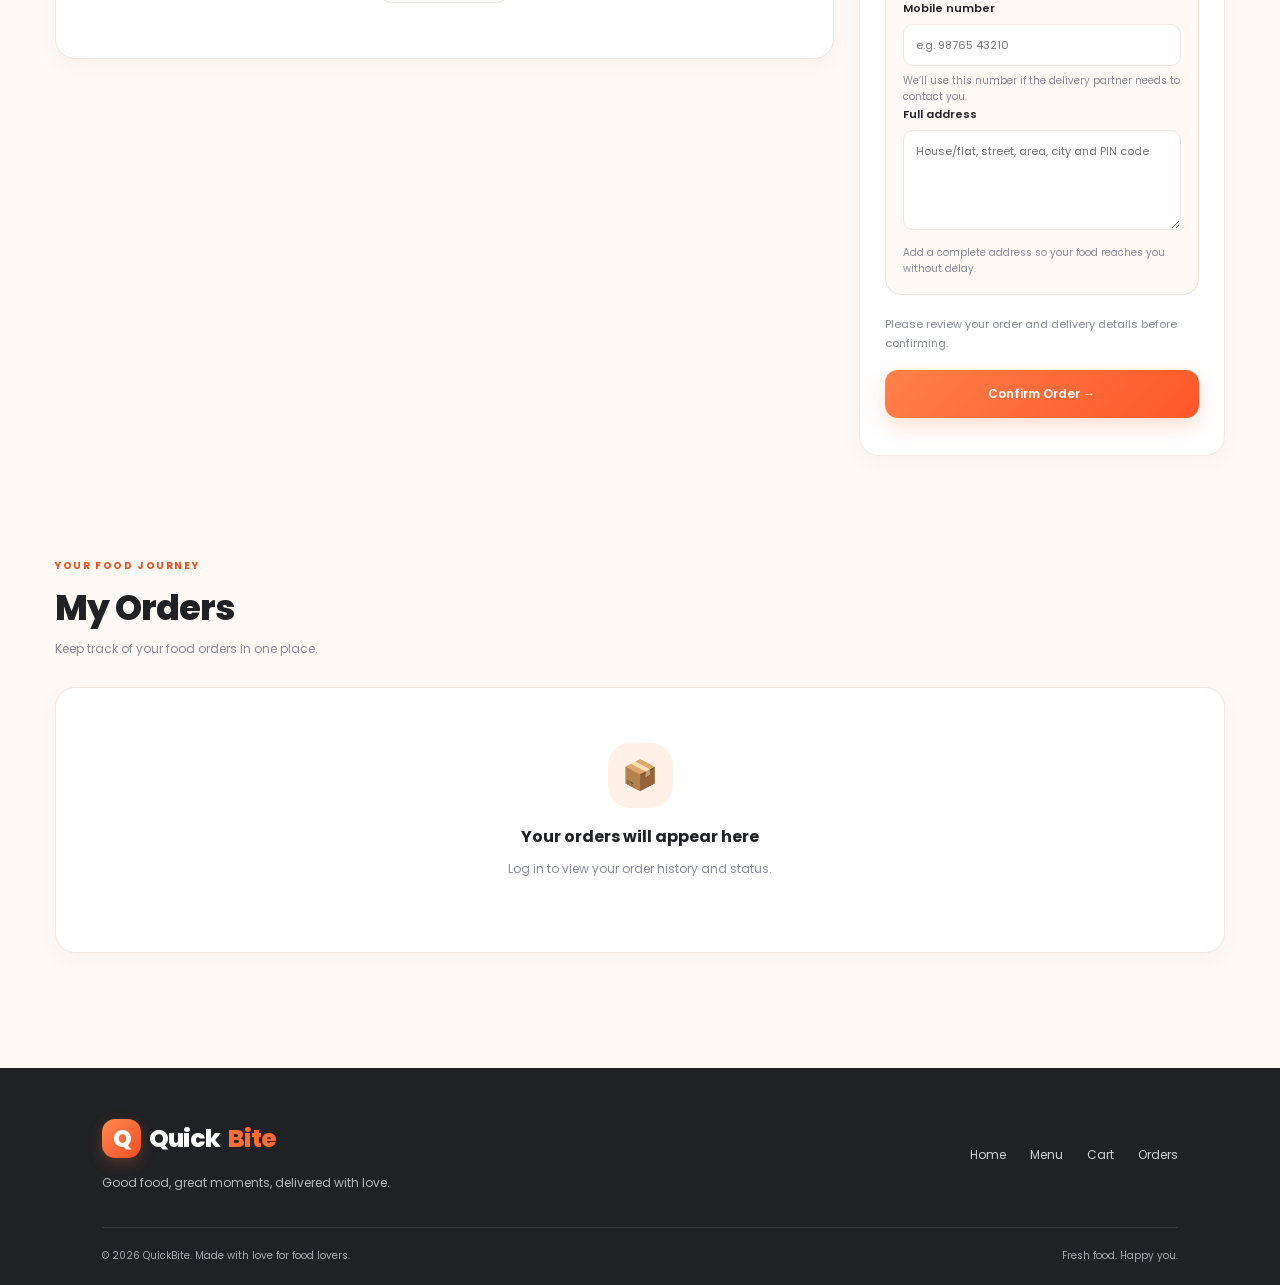
==== commit a077da06: "Remove trailing Markdown fence Co-authored-by: Copilot <223556219+Copilot@users.noreply.github.com>" ====
--- a/index.html
+++ b/index.html
@@ -361,5 +361,4 @@
   <script type="module" src="app.js"></script>
 
 </body>
-</html>
-```+</html>
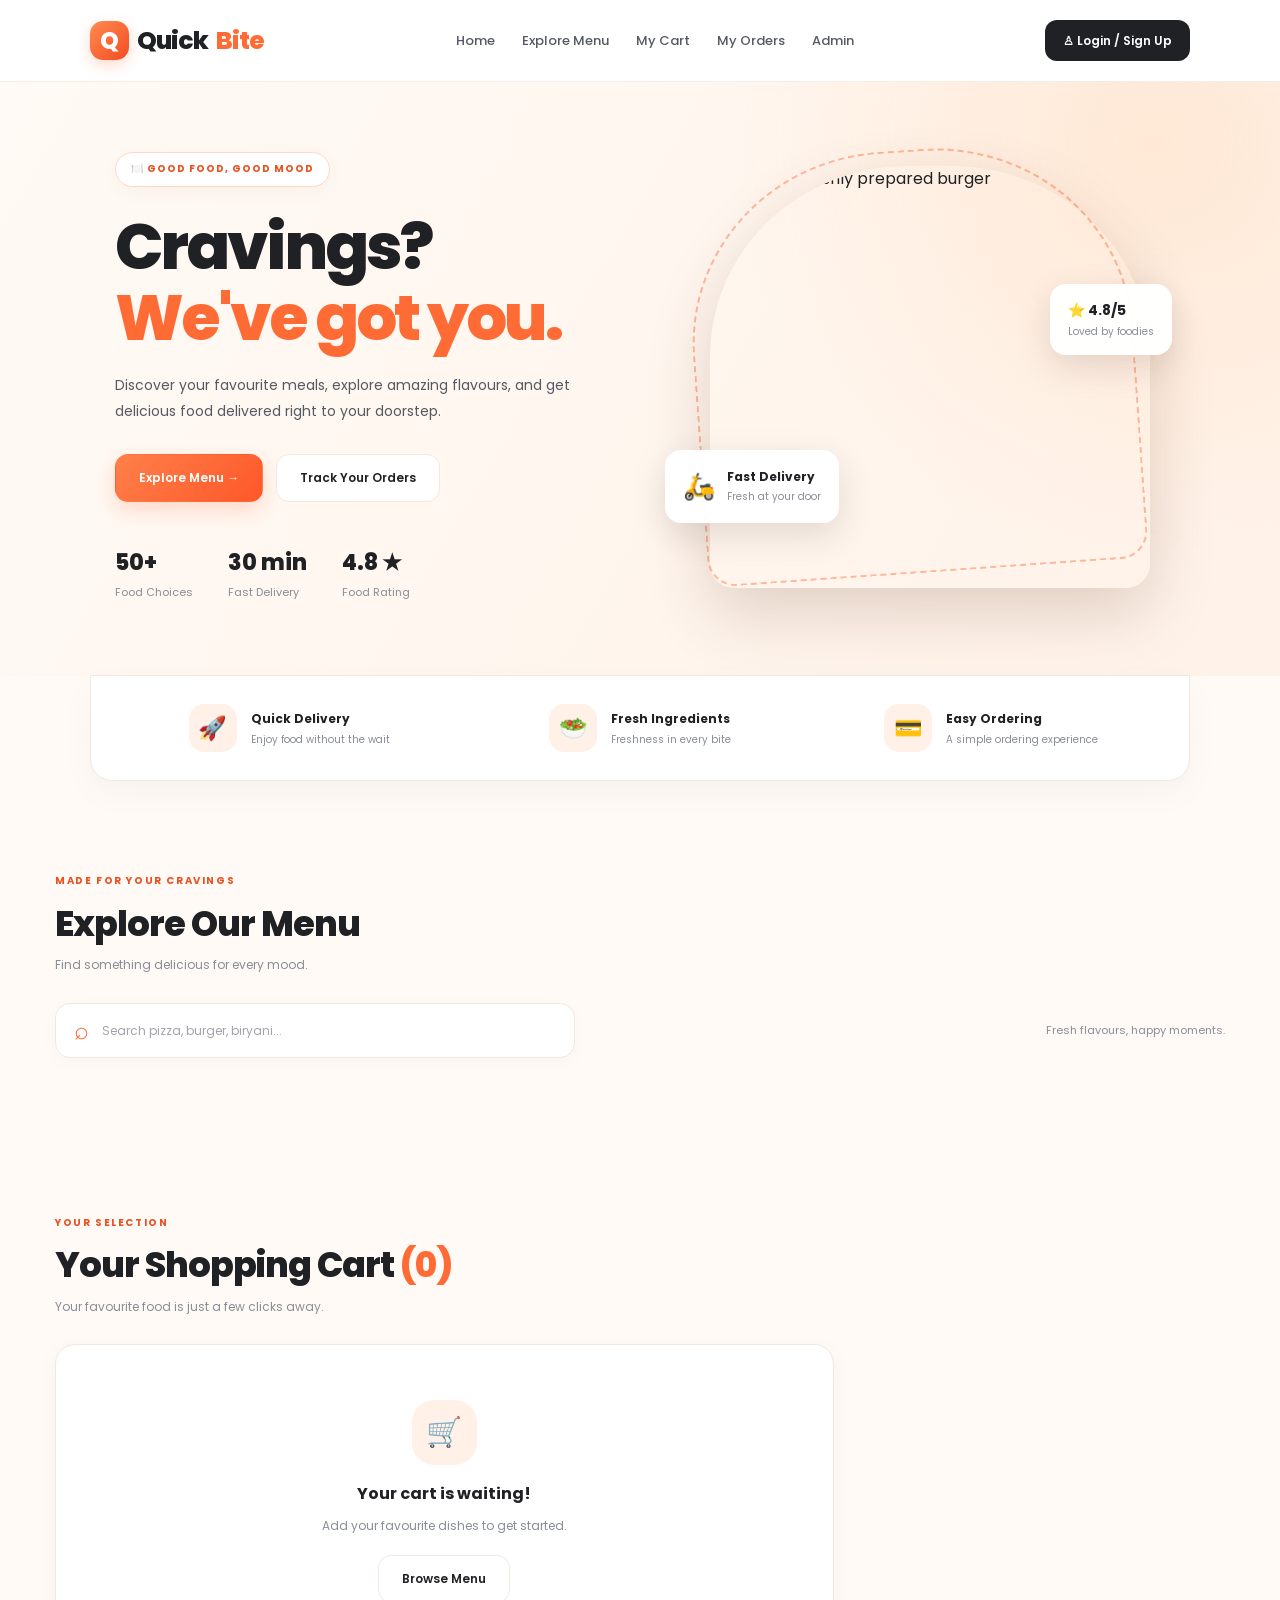
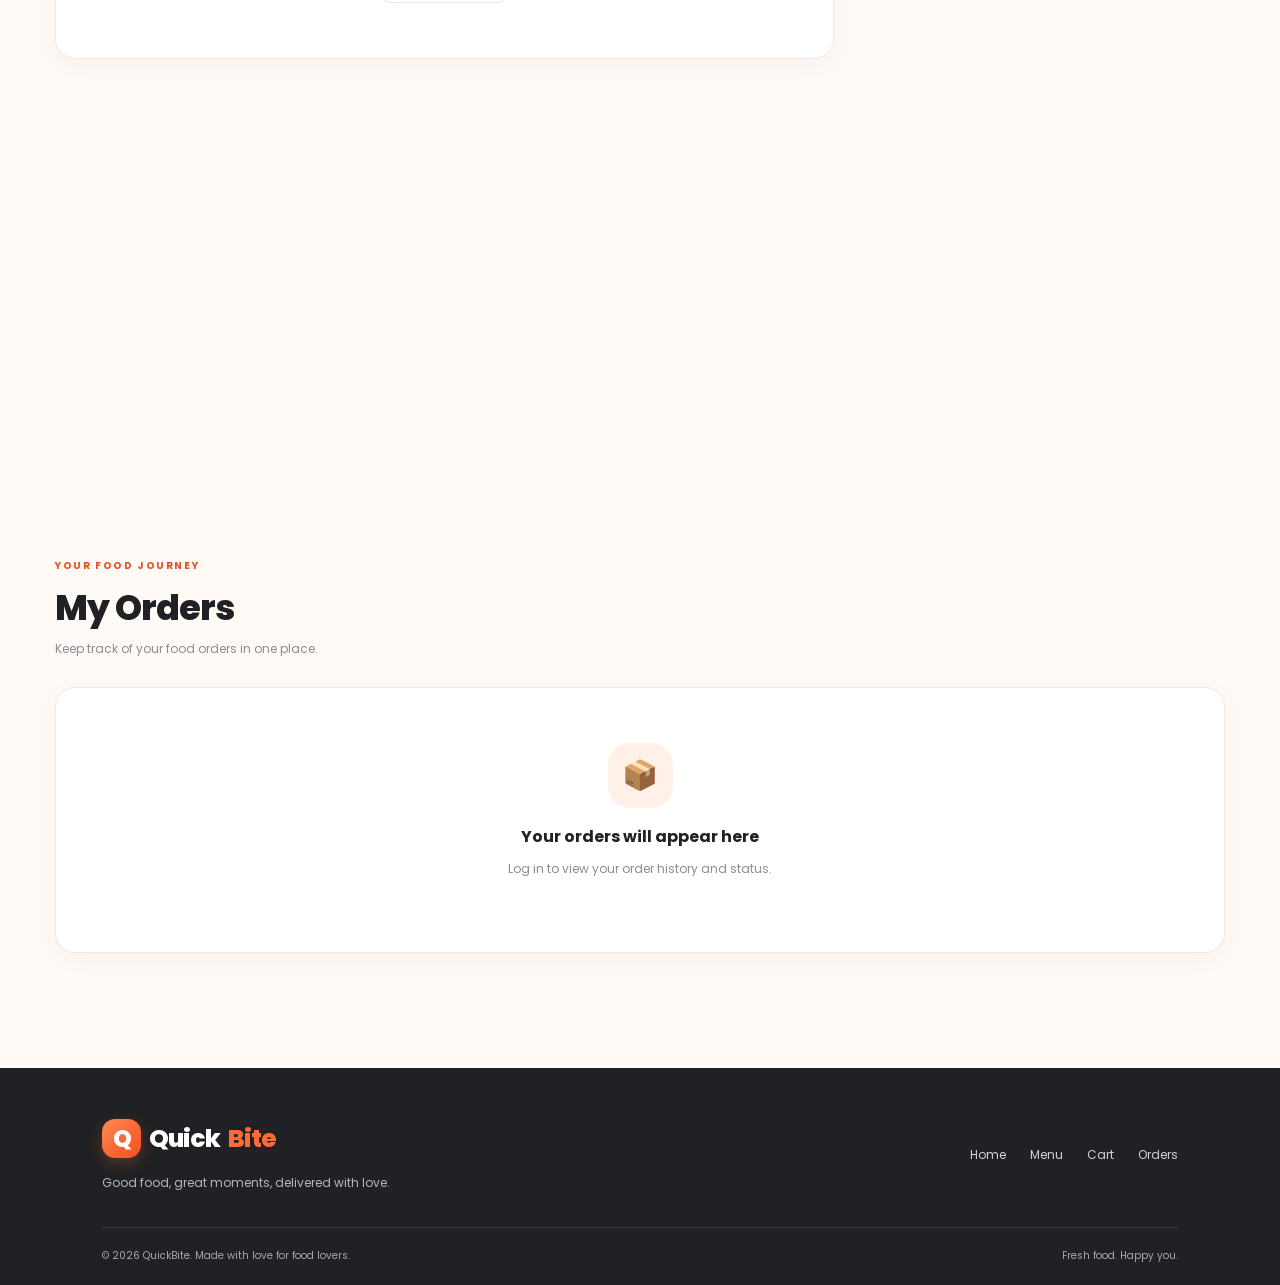
==== commit 0af1064a: "Add order timers and mobile layout fixes Co-authored-by: Copilot <223556219+Copilot@users.noreply.gi" ====
--- a/index.html
+++ b/index.html
@@ -361,4 +361,4 @@
   <script type="module" src="app.js"></script>
 
 </body>
-</html>+</html>
--- a/style.css
+++ b/style.css
@@ -927,7 +927,6 @@
 }
 
 .cart-item,
-.order-item,
 .cart-row {
   padding: 16px;
   display: flex;
@@ -936,6 +935,70 @@
   background: #fffdfb;
   border: 1px solid var(--border);
   border-radius: 14px;
+}
+
+.order-item {
+  width: 100%;
+  min-width: 0;
+  padding: 18px;
+  display: block;
+  background: #fffdfb;
+  border: 1px solid var(--border);
+  border-radius: 14px;
+}
+
+.order-item-header {
+  display: flex;
+  align-items: flex-start;
+  justify-content: space-between;
+  flex-wrap: wrap;
+  gap: 12px;
+}
+
+.order-item-header h3 {
+  overflow-wrap: anywhere;
+  font-size: 15px;
+}
+
+.order-item-header p {
+  color: var(--muted);
+  font-size: 11px;
+}
+
+.order-status {
+  padding: 4px 10px;
+  color: var(--dark);
+  background: var(--primary-light);
+  border-radius: 999px;
+  font-size: 10px;
+  font-weight: 600;
+}
+
+.order-food-list {
+  margin-top: 12px;
+  padding: 10px 12px;
+  background: white;
+  border: 1px solid var(--border);
+  border-radius: 10px;
+}
+
+.order-food-list p {
+  display: flex;
+  justify-content: space-between;
+  gap: 12px;
+  font-size: 11px;
+}
+
+.order-item-footer {
+  display: flex;
+  justify-content: space-between;
+  flex-wrap: wrap;
+  gap: 8px;
+  font-size: 11px;
+}
+
+.order-demo-label {
+  color: var(--muted);
 }
 
 .cart-item img,
@@ -946,6 +1009,47 @@
   flex-shrink: 0;
   object-fit: cover;
   border-radius: 12px;
+}
+
+.delivery-timer-row {
+  margin: 14px 0;
+  padding: 11px 12px;
+  display: flex;
+  align-items: center;
+  flex-wrap: wrap;
+  gap: 8px;
+  font-size: 11px;
+  background: #f7f8fa;
+  border-radius: 10px;
+}
+
+.delivery-timer {
+  padding: 4px 10px;
+  border-radius: 999px;
+  font-size: 10px;
+  font-weight: 700;
+  font-variant-numeric: tabular-nums;
+}
+
+.delivery-timer--green {
+  color: #176b3a;
+  background: #e6f7ec;
+}
+
+.delivery-timer--yellow {
+  color: #805c00;
+  background: #fff3cc;
+}
+
+.delivery-timer--red {
+  color: #a3211a;
+  background: #ffebeb;
+}
+
+.delivery-timer--complete,
+.delivery-timer--unavailable {
+  color: #555963;
+  background: #f0f1f3;
 }
 
 /* FOOTER */
@@ -1121,10 +1225,16 @@
 }
 
 .order-delivery-address {
+  display: block;
+  width: 100%;
+  min-width: 0;
+  max-width: 100%;
   margin-top: 12px;
   color: var(--muted);
   font-size: 12px;
+  white-space: normal;
   overflow-wrap: anywhere;
+  word-break: normal;
 }
 
 .order-delivery-address strong {
@@ -1329,6 +1439,30 @@
     grid-template-columns: 1fr;
   }
 
+  .order-item {
+    width: 100%;
+    display: grid;
+    grid-template-columns: minmax(0, 1fr);
+  }
+
+  .order-item > * {
+    min-width: 0;
+    max-width: 100%;
+  }
+
+  #orderList {
+    width: 100%;
+    min-width: 0;
+  }
+
+  .order-item > .order-delivery-address {
+    display: block;
+    width: 100%;
+    white-space: normal;
+    overflow-wrap: anywhere;
+    word-break: normal;
+  }
+
   .cart-summary {
     position: static;
   }
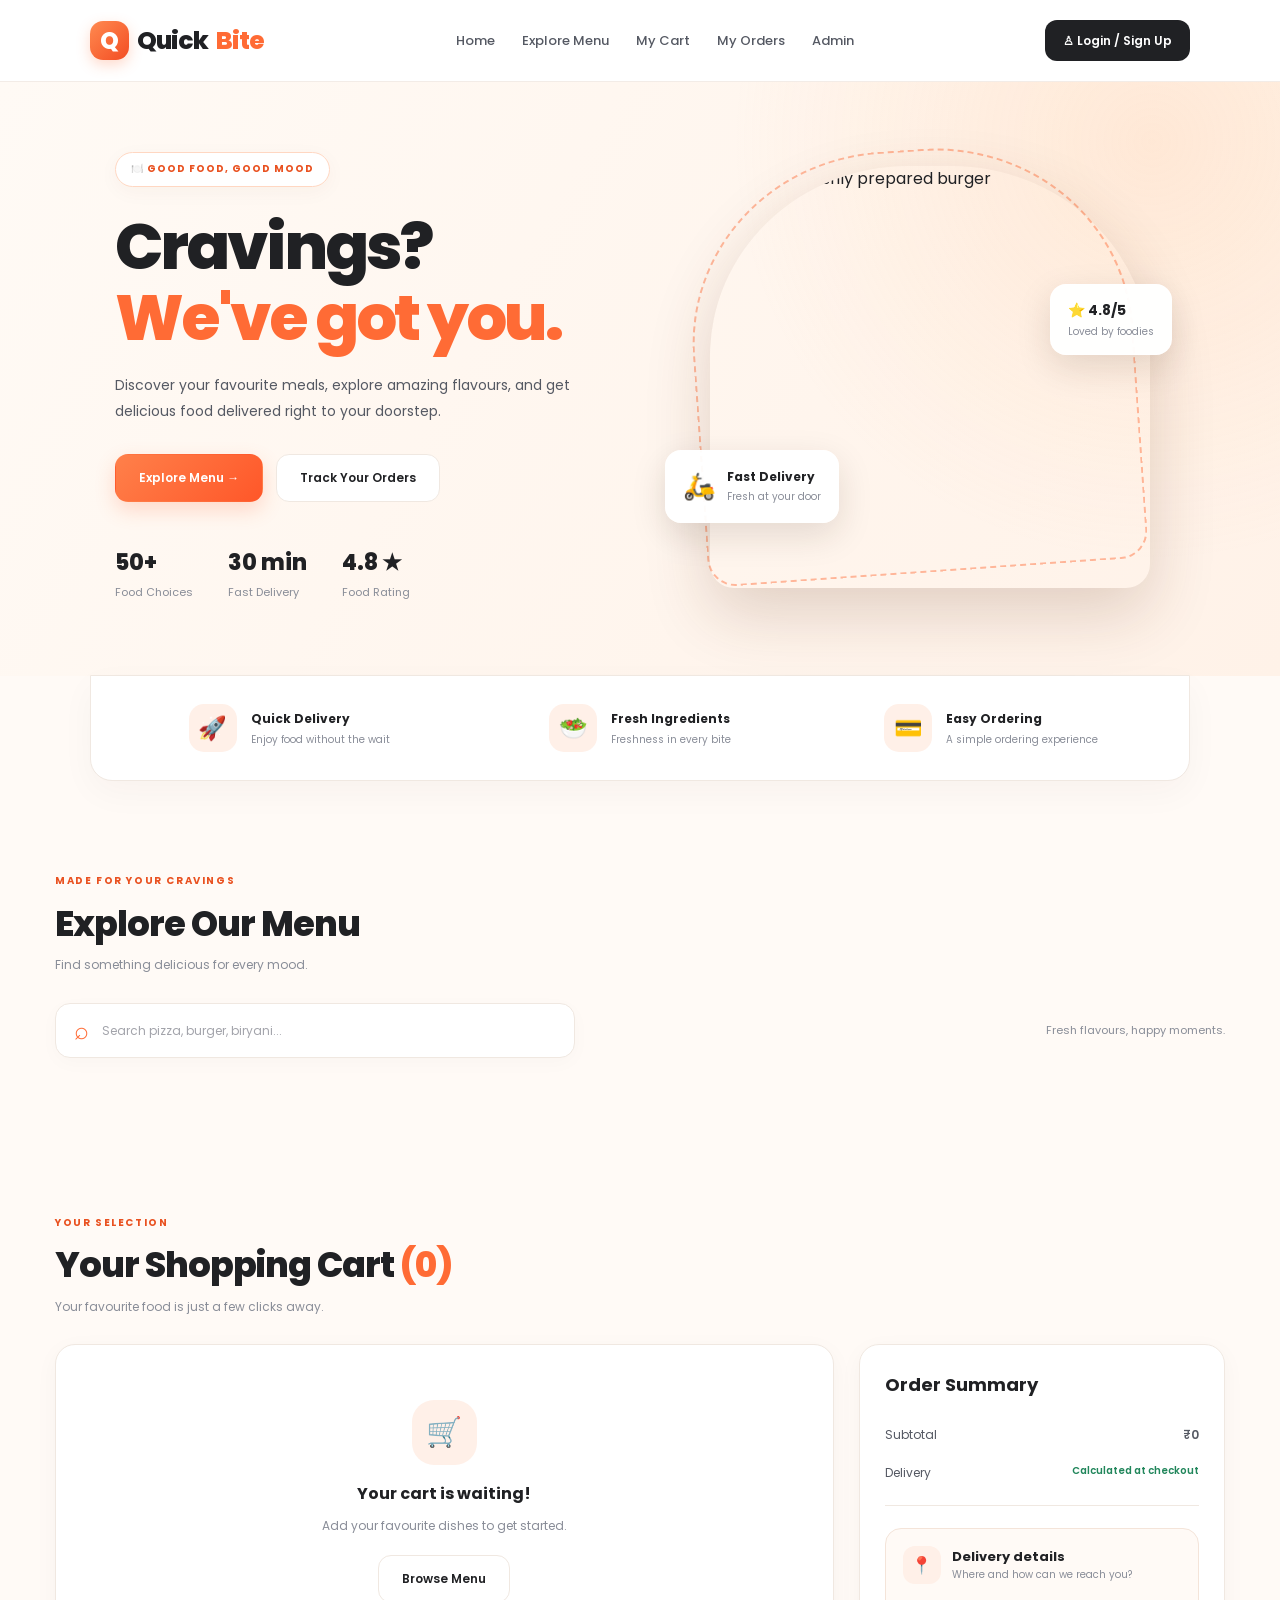
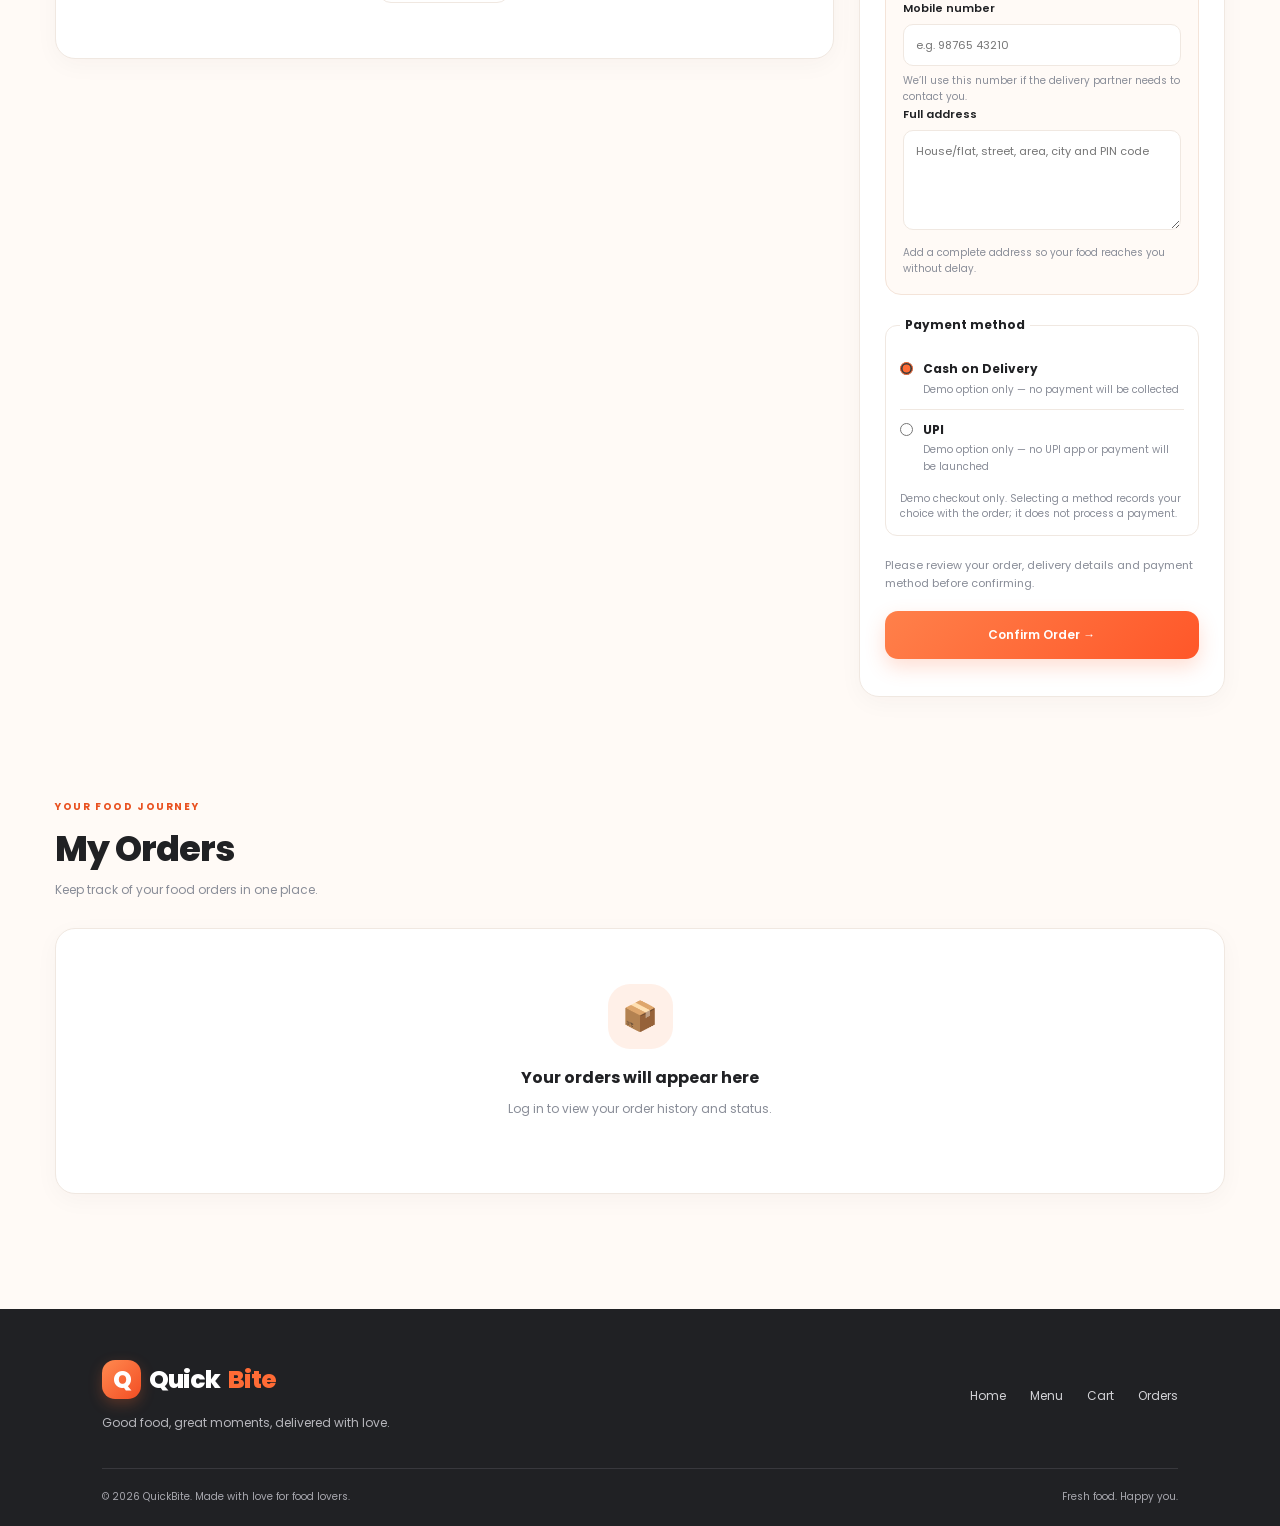
==== commit b2c5329a: "Add demo refund records for cancelled orders Co-authored-by: Copilot <223556219+Copilot@users.norepl" ====
--- a/index.html
+++ b/index.html
@@ -225,8 +225,27 @@
             <p class="delivery-address-hint">Add a complete address so your food reaches you without delay.</p>
           </section>
 
+          <fieldset class="payment-method-section">
+            <legend>Payment method</legend>
+            <label class="payment-method-option">
+              <input type="radio" name="paymentMethod" value="cod" checked>
+              <span>
+                <strong>Cash on Delivery</strong>
+                <small>Demo option only — no payment will be collected</small>
+              </span>
+            </label>
+            <label class="payment-method-option">
+              <input type="radio" name="paymentMethod" value="upi">
+              <span>
+                <strong>UPI</strong>
+                <small>Demo option only — no UPI app or payment will be launched</small>
+              </span>
+            </label>
+            <p class="payment-method-hint">Demo checkout only. Selecting a method records your choice with the order; it does not process a payment.</p>
+          </fieldset>
+
           <p class="summary-note">
-            Please review your order and delivery details before confirming.
+            Please review your order, delivery details and payment method before confirming.
           </p>
 
           <button id="checkoutBtn" class="primary-btn checkout-btn">
--- a/style.css
+++ b/style.css
@@ -868,6 +868,53 @@
   margin-top: 7px;
 }
 
+.payment-method-section {
+  margin: 20px 0;
+  padding: 14px;
+  border: 1px solid var(--border);
+  border-radius: 12px;
+}
+
+.payment-method-section legend {
+  padding: 0 5px;
+  font-size: 12px;
+  font-weight: 700;
+}
+
+.payment-method-option {
+  padding: 10px 0;
+  display: flex;
+  align-items: flex-start;
+  gap: 10px;
+  cursor: pointer;
+}
+
+.payment-method-option + .payment-method-option {
+  border-top: 1px solid var(--border);
+}
+
+.payment-method-option input {
+  margin-top: 3px;
+  accent-color: var(--primary);
+}
+
+.payment-method-option span {
+  display: grid;
+  gap: 3px;
+  font-size: 12px;
+}
+
+.payment-method-option small,
+.payment-method-hint {
+  color: var(--muted);
+  font-size: 10px;
+}
+
+.payment-method-hint {
+  margin-top: 6px;
+  line-height: 1.5;
+}
+
 .summary-note {
   margin-bottom: 18px;
   color: var(--muted);
@@ -989,6 +1036,22 @@
   font-size: 11px;
 }
 
+.order-delivered-at,
+.order-placed-at {
+  margin-top: 10px;
+  font-size: 11px;
+}
+
+.order-delivered-at {
+  color: var(--success);
+}
+
+.time-estimate-note {
+  margin-left: 4px;
+  color: var(--muted);
+  font-size: 10px;
+}
+
 .order-item-footer {
   display: flex;
   justify-content: space-between;
@@ -997,7 +1060,27 @@
   font-size: 11px;
 }
 
-.order-demo-label {
+.order-payment-details {
+  color: var(--muted);
+}
+
+.order-refund-record {
+  margin-top: 14px;
+  padding: 12px;
+  background: #fff5ef;
+  border: 1px solid var(--border);
+  border-radius: 10px;
+  font-size: 11px;
+}
+
+.order-refund-record p {
+  margin-top: 6px;
+  overflow-wrap: anywhere;
+}
+
+.order-refund-record small {
+  display: block;
+  margin-top: 8px;
   color: var(--muted);
 }
 
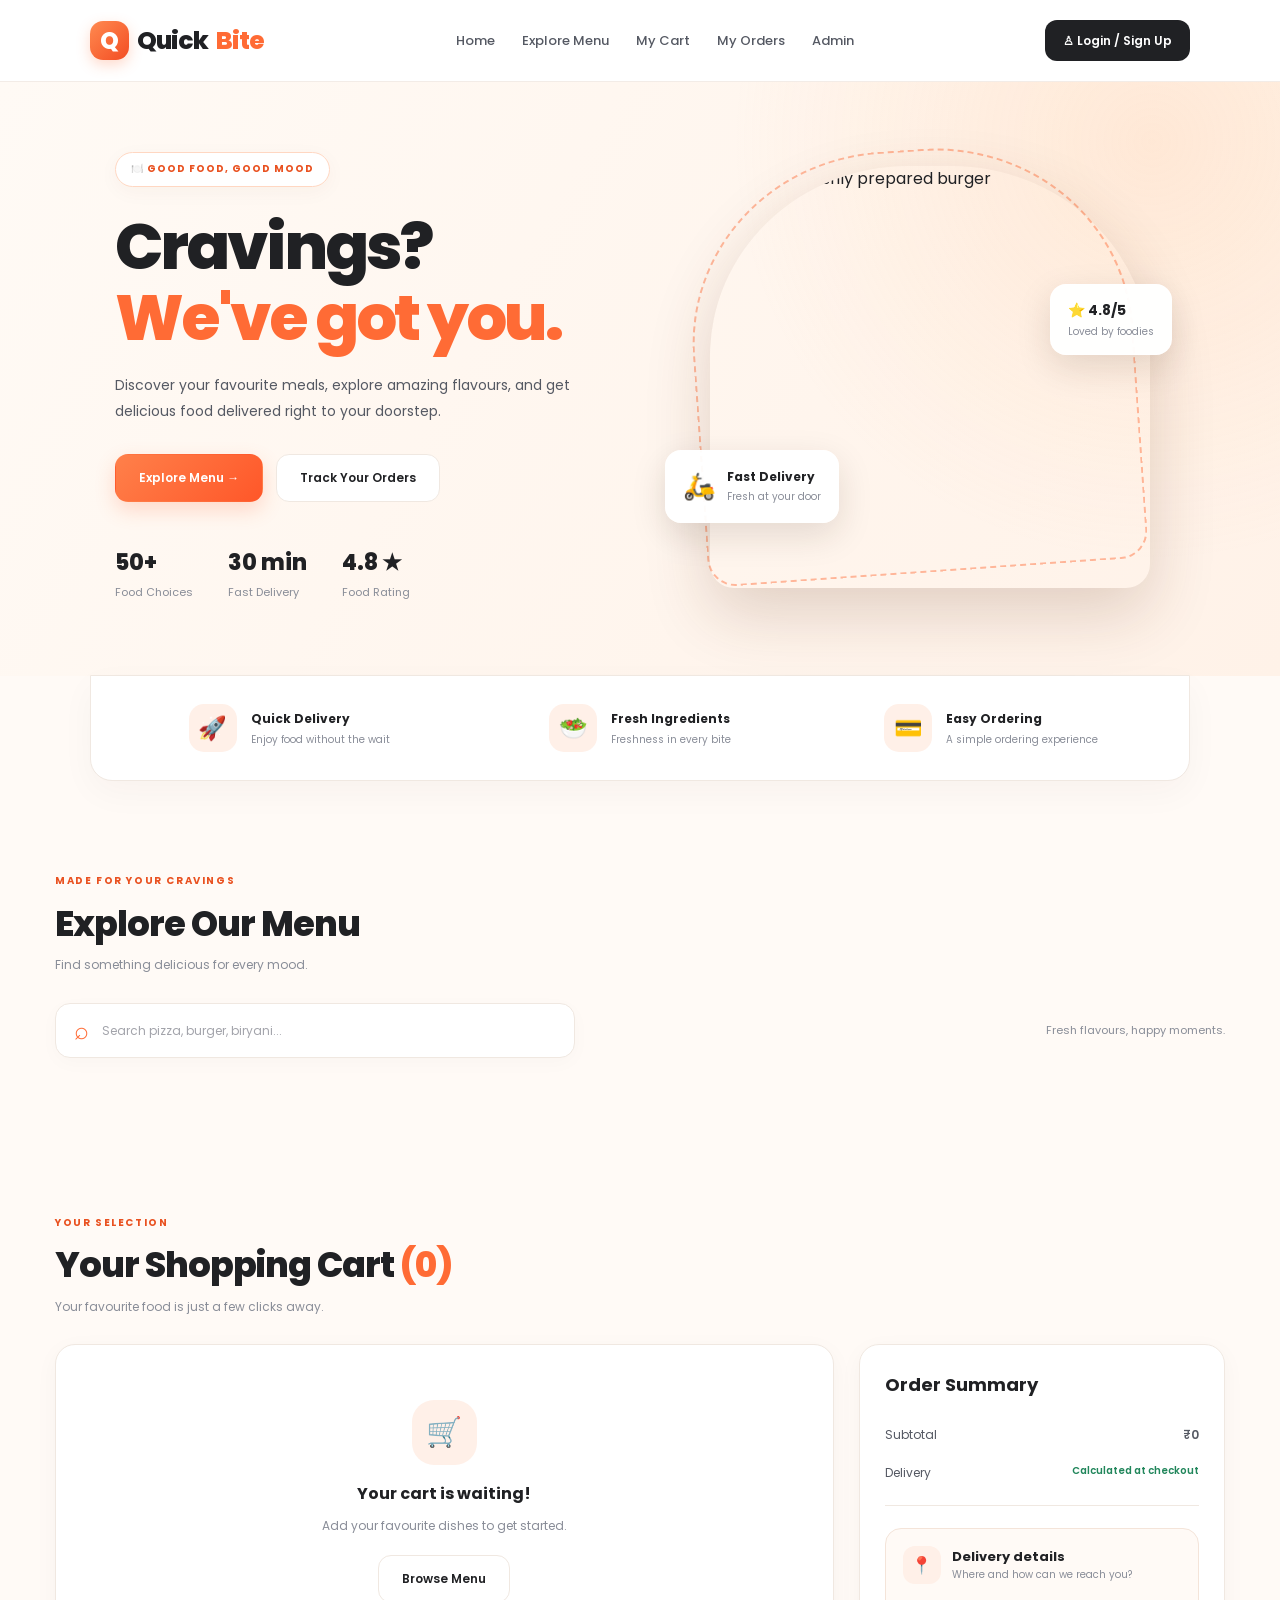
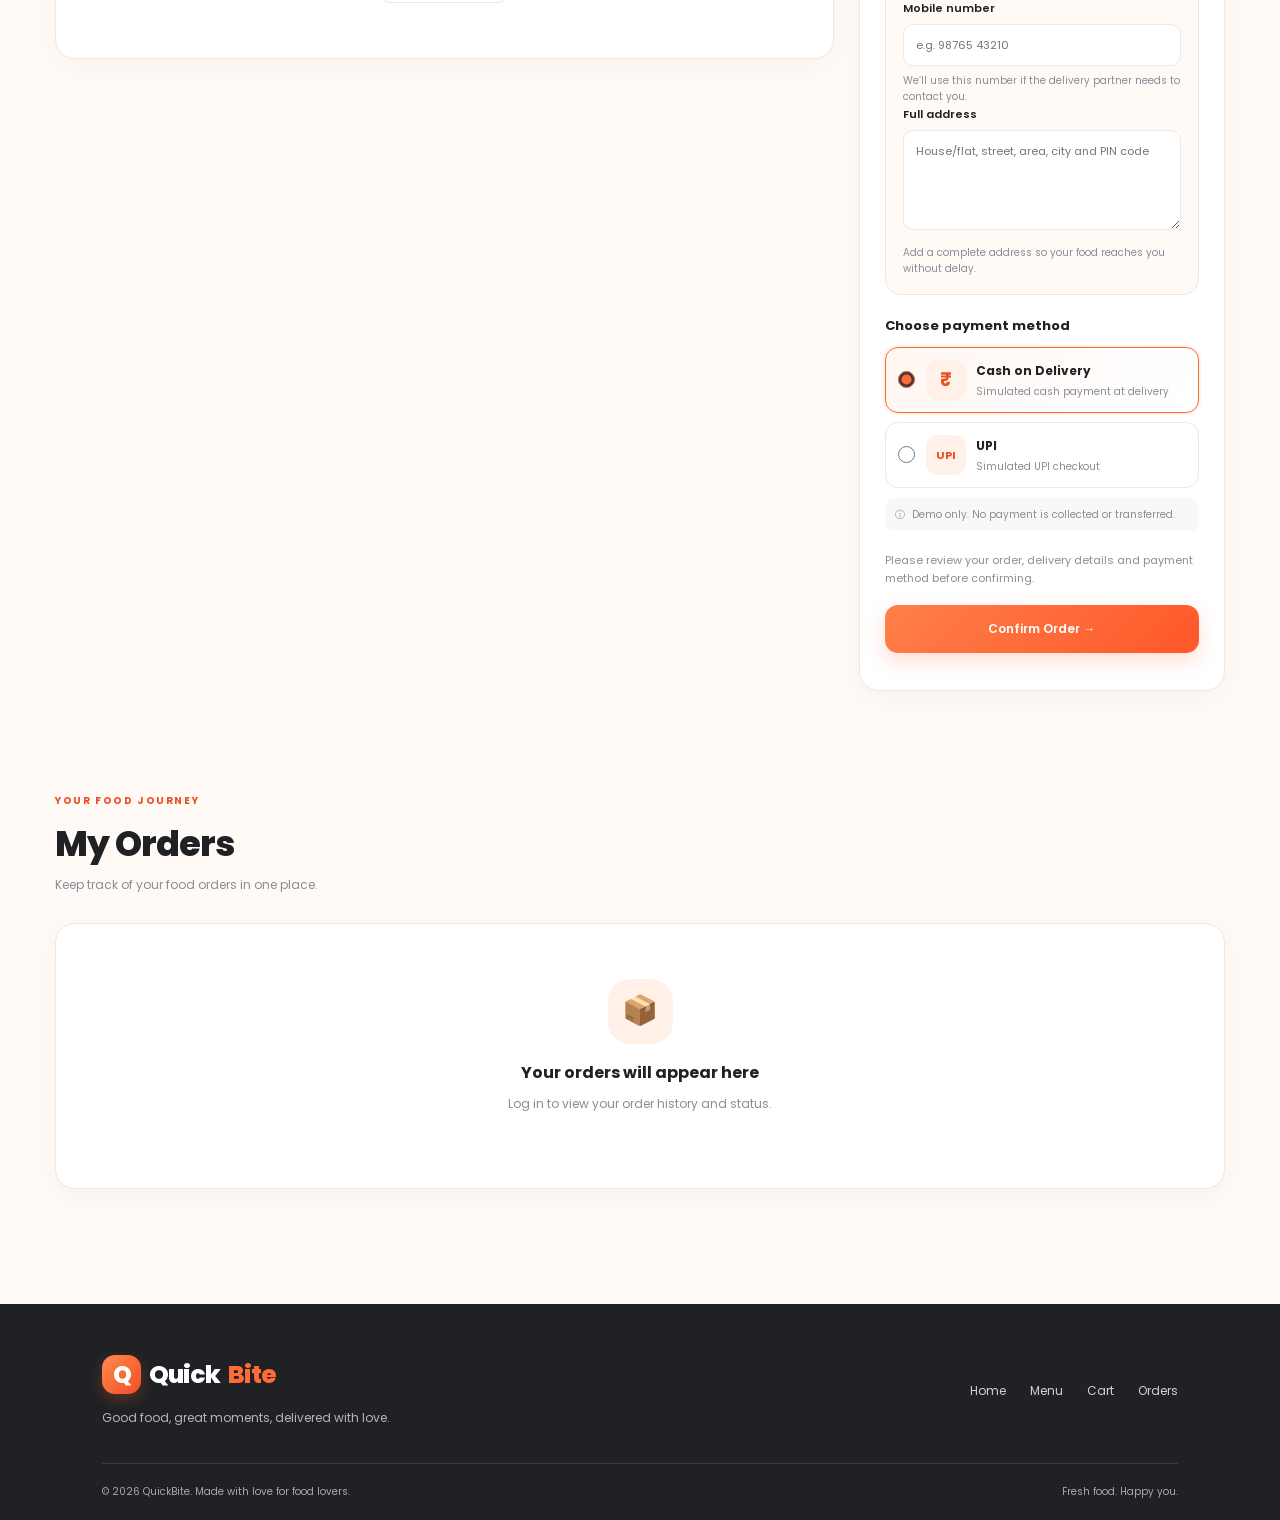
==== commit c7995633: "Polish cart controls and demo refund flow Co-authored-by: Copilot <223556219+Copilot@users.noreply.g" ====
--- a/index.html
+++ b/index.html
@@ -226,22 +226,29 @@
           </section>
 
           <fieldset class="payment-method-section">
-            <legend>Payment method</legend>
-            <label class="payment-method-option">
-              <input type="radio" name="paymentMethod" value="cod" checked>
-              <span>
-                <strong>Cash on Delivery</strong>
-                <small>Demo option only — no payment will be collected</small>
-              </span>
-            </label>
-            <label class="payment-method-option">
-              <input type="radio" name="paymentMethod" value="upi">
-              <span>
-                <strong>UPI</strong>
-                <small>Demo option only — no UPI app or payment will be launched</small>
-              </span>
-            </label>
-            <p class="payment-method-hint">Demo checkout only. Selecting a method records your choice with the order; it does not process a payment.</p>
+            <legend>Choose payment method</legend>
+            <div class="payment-method-options">
+              <label class="payment-method-option">
+                <input type="radio" name="paymentMethod" value="cod" checked>
+                <span class="payment-method-icon" aria-hidden="true">₹</span>
+                <span class="payment-method-copy">
+                  <strong>Cash on Delivery</strong>
+                  <small>Simulated cash payment at delivery</small>
+                </span>
+              </label>
+              <label class="payment-method-option">
+                <input type="radio" name="paymentMethod" value="upi">
+                <span class="payment-method-icon payment-method-icon--upi" aria-hidden="true">UPI</span>
+                <span class="payment-method-copy">
+                  <strong>UPI</strong>
+                  <small>Simulated UPI checkout</small>
+                </span>
+              </label>
+            </div>
+            <p class="payment-method-hint">
+              <span aria-hidden="true">ⓘ</span>
+              Demo only. No payment is collected or transferred.
+            </p>
           </fieldset>
 
           <p class="summary-note">
--- a/style.css
+++ b/style.css
@@ -870,48 +870,104 @@
 
 .payment-method-section {
   margin: 20px 0;
-  padding: 14px;
+  padding: 0;
+  min-width: 0;
+  border: 0;
+}
+
+.payment-method-section legend {
+  margin-bottom: 10px;
+  padding: 0;
+  color: var(--dark);
+  font-size: 13px;
+  font-weight: 700;
+}
+
+.payment-method-options {
+  display: grid;
+  gap: 9px;
+}
+
+.payment-method-option {
+  min-width: 0;
+  padding: 12px;
+  display: grid;
+  grid-template-columns: 18px 40px minmax(0, 1fr);
+  align-items: center;
+  gap: 10px;
+  background: #fff;
   border: 1px solid var(--border);
+  border-radius: 13px;
+  cursor: pointer;
+  transition: var(--transition);
+}
+
+.payment-method-option:hover {
+  border-color: rgba(255, 107, 53, 0.55);
+  transform: translateY(-1px);
+}
+
+.payment-method-option:has(input:checked) {
+  background: linear-gradient(110deg, #fff7f2, #fff);
+  border-color: var(--primary);
+  box-shadow: 0 0 0 2px rgba(255, 107, 53, 0.1);
+}
+
+.payment-method-option input {
+  width: 17px;
+  height: 17px;
+  margin: 0;
+  accent-color: var(--primary);
+}
+
+.payment-method-option:has(input:focus-visible) {
+  outline: 3px solid rgba(255, 107, 53, 0.25);
+  outline-offset: 2px;
+}
+
+.payment-method-icon {
+  width: 40px;
+  height: 40px;
+  display: grid;
+  place-items: center;
+  color: var(--primary-dark);
+  background: var(--primary-light);
   border-radius: 12px;
-}
-
-.payment-method-section legend {
-  padding: 0 5px;
+  font-size: 19px;
+  font-weight: 700;
+}
+
+.payment-method-icon--upi {
+  font-size: 11px;
+}
+
+.payment-method-copy {
+  min-width: 0;
+  display: grid;
+  gap: 4px;
   font-size: 12px;
-  font-weight: 700;
-}
-
-.payment-method-option {
-  padding: 10px 0;
-  display: flex;
-  align-items: flex-start;
-  gap: 10px;
-  cursor: pointer;
-}
-
-.payment-method-option + .payment-method-option {
-  border-top: 1px solid var(--border);
-}
-
-.payment-method-option input {
-  margin-top: 3px;
-  accent-color: var(--primary);
-}
-
-.payment-method-option span {
-  display: grid;
-  gap: 3px;
-  font-size: 12px;
-}
-
-.payment-method-option small,
-.payment-method-hint {
+}
+
+.payment-method-copy strong {
+  overflow-wrap: anywhere;
+}
+
+.payment-method-option small {
   color: var(--muted);
   font-size: 10px;
+  line-height: 1.4;
 }
 
 .payment-method-hint {
-  margin-top: 6px;
+  margin-top: 10px;
+  padding: 9px 10px;
+  display: flex;
+  align-items: flex-start;
+  gap: 7px;
+  color: var(--muted);
+  background: #f8f8f8;
+  border-radius: 9px;
+  font-size: 10px;
   line-height: 1.5;
 }
 
@@ -984,6 +1040,126 @@
   border-radius: 14px;
 }
 
+.cart-item {
+  min-width: 0;
+  gap: 16px;
+  transition: border-color 0.2s ease, box-shadow 0.2s ease, transform 0.2s ease;
+}
+
+.cart-item:hover {
+  border-color: rgba(255, 107, 53, 0.35);
+  box-shadow: 0 8px 22px rgba(50, 30, 15, 0.06);
+  transform: translateY(-1px);
+}
+
+.cart-item-info {
+  min-width: 0;
+  flex: 1;
+}
+
+.cart-item-info h3 {
+  overflow-wrap: anywhere;
+  font-size: 15px;
+}
+
+.cart-item-info > p {
+  margin-top: 4px;
+  color: var(--muted);
+  font-size: 11px;
+}
+
+.quantity-controls {
+  width: fit-content;
+  margin-top: 10px;
+  padding: 4px;
+  display: flex;
+  align-items: center;
+  gap: 8px;
+  background: #fff5ef;
+  border: 1px solid #ffe3d7;
+  border-radius: 999px;
+}
+
+.quantity-controls button {
+  width: 30px;
+  height: 30px;
+  padding: 0;
+  display: grid;
+  place-items: center;
+  color: var(--primary-dark);
+  background: white;
+  border: 1px solid #ffe3d7;
+  border-radius: 50%;
+  font: inherit;
+  font-size: 18px;
+  line-height: 1;
+  cursor: pointer;
+  transition: var(--transition);
+}
+
+.quantity-controls button:hover {
+  color: white;
+  background: var(--primary);
+  border-color: var(--primary);
+  transform: scale(1.06);
+}
+
+.quantity-controls button:focus-visible,
+.remove-item-btn:focus-visible {
+  outline: 3px solid rgba(255, 107, 53, 0.28);
+  outline-offset: 2px;
+}
+
+.quantity-controls span {
+  min-width: 20px;
+  color: var(--dark);
+  font-size: 12px;
+  font-weight: 700;
+  text-align: center;
+  font-variant-numeric: tabular-nums;
+}
+
+.cart-item-end {
+  display: flex;
+  flex-direction: column;
+  align-items: flex-end;
+  gap: 9px;
+}
+
+.cart-item-end > strong {
+  color: var(--dark);
+  font-size: 14px;
+  white-space: nowrap;
+}
+
+.remove-item-btn {
+  padding: 6px 9px;
+  display: inline-flex;
+  align-items: center;
+  gap: 4px;
+  color: #b5473a;
+  background: #fff4f2;
+  border: 1px solid #f5d9d5;
+  border-radius: 8px;
+  font: inherit;
+  font-size: 10px;
+  font-weight: 600;
+  cursor: pointer;
+  transition: var(--transition);
+}
+
+.remove-item-btn::before {
+  content: "×";
+  font-size: 15px;
+  line-height: 0.8;
+}
+
+.remove-item-btn:hover {
+  color: white;
+  background: #c94f43;
+  border-color: #c94f43;
+}
+
 .order-item {
   width: 100%;
   min-width: 0;
@@ -1058,10 +1234,6 @@
   flex-wrap: wrap;
   gap: 8px;
   font-size: 11px;
-}
-
-.order-payment-details {
-  color: var(--muted);
 }
 
 .order-refund-record {
@@ -1626,6 +1798,31 @@
     padding: 17px;
   }
 
+  .cart-item {
+    padding: 12px;
+    display: grid;
+    grid-template-columns: 58px minmax(0, 1fr) auto;
+    align-items: center;
+    gap: 10px;
+  }
+
+  .cart-item img {
+    width: 58px;
+    height: 58px;
+  }
+
+  .cart-item-info h3 {
+    font-size: 12px;
+  }
+
+  .cart-item-end > strong {
+    font-size: 12px;
+  }
+
+  .remove-item-btn {
+    padding: 6px 7px;
+  }
+
   .auth-content {
     padding: 22px;
   }
